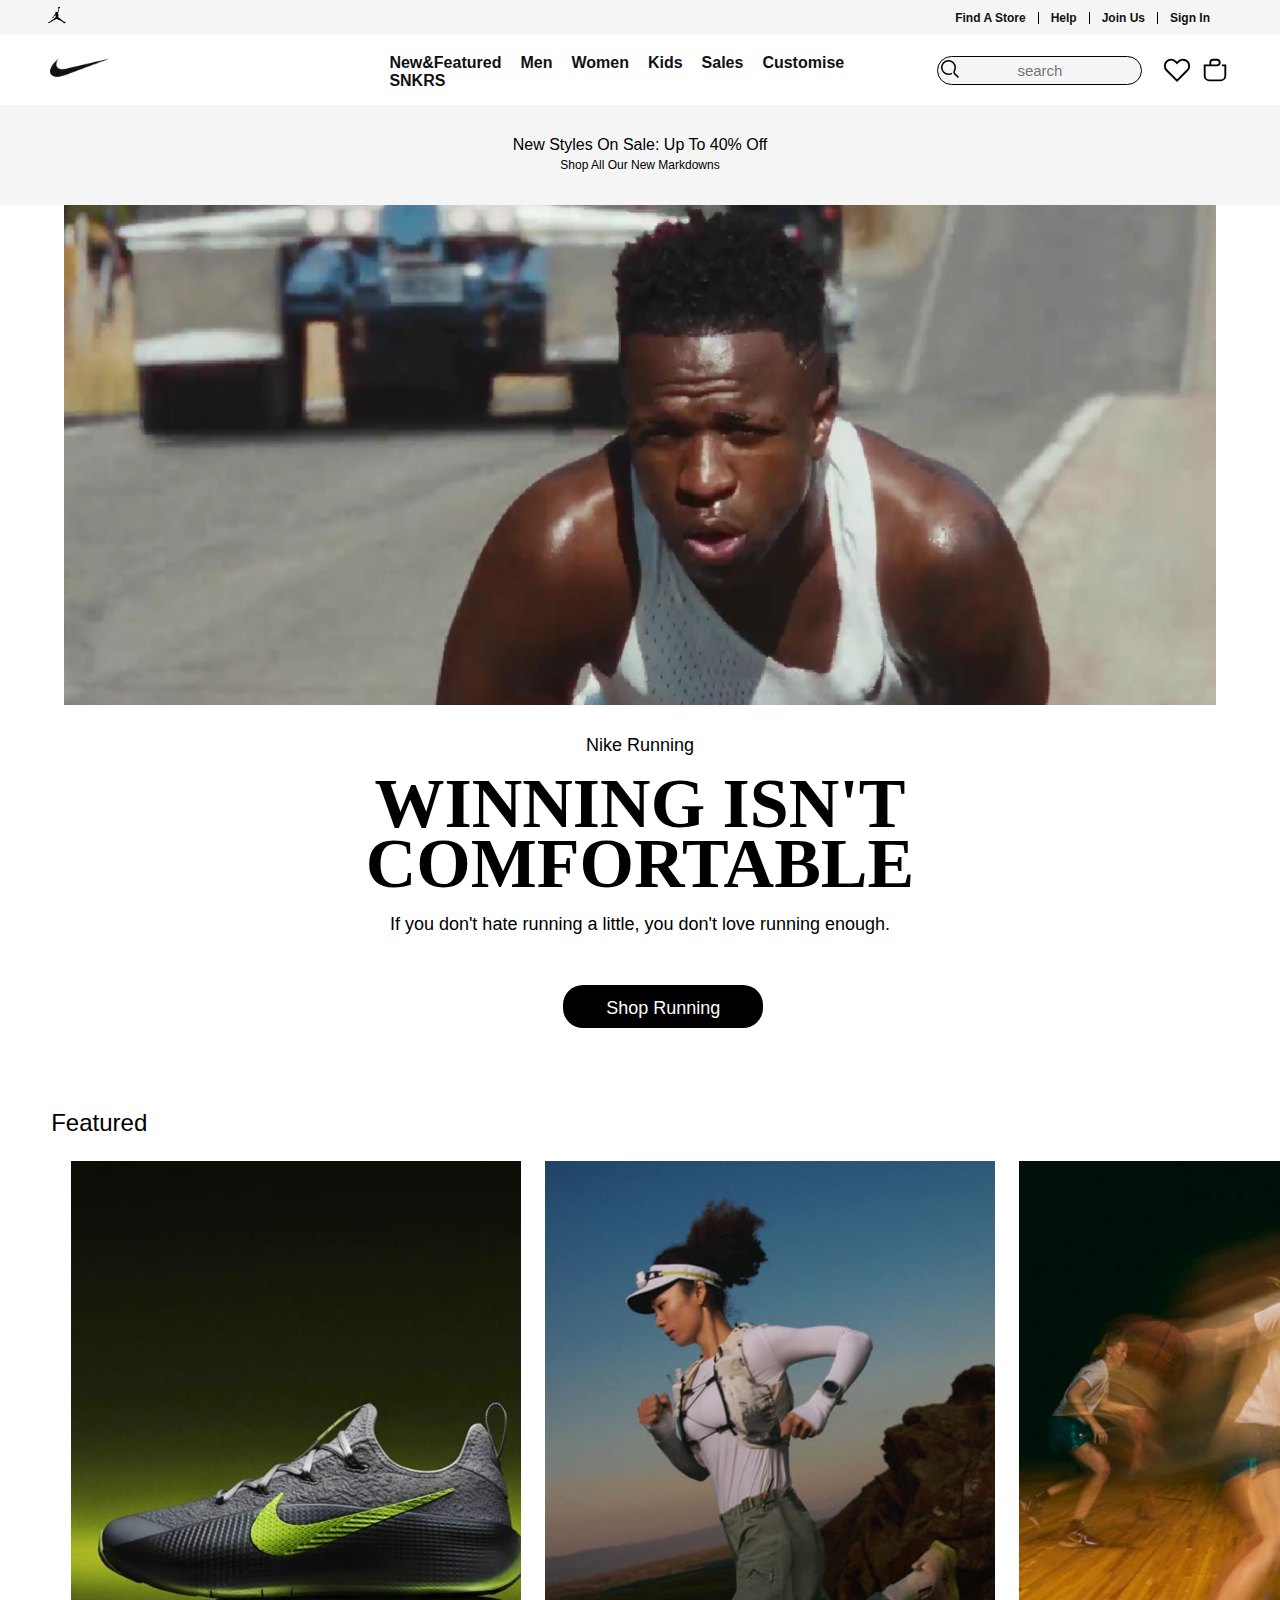
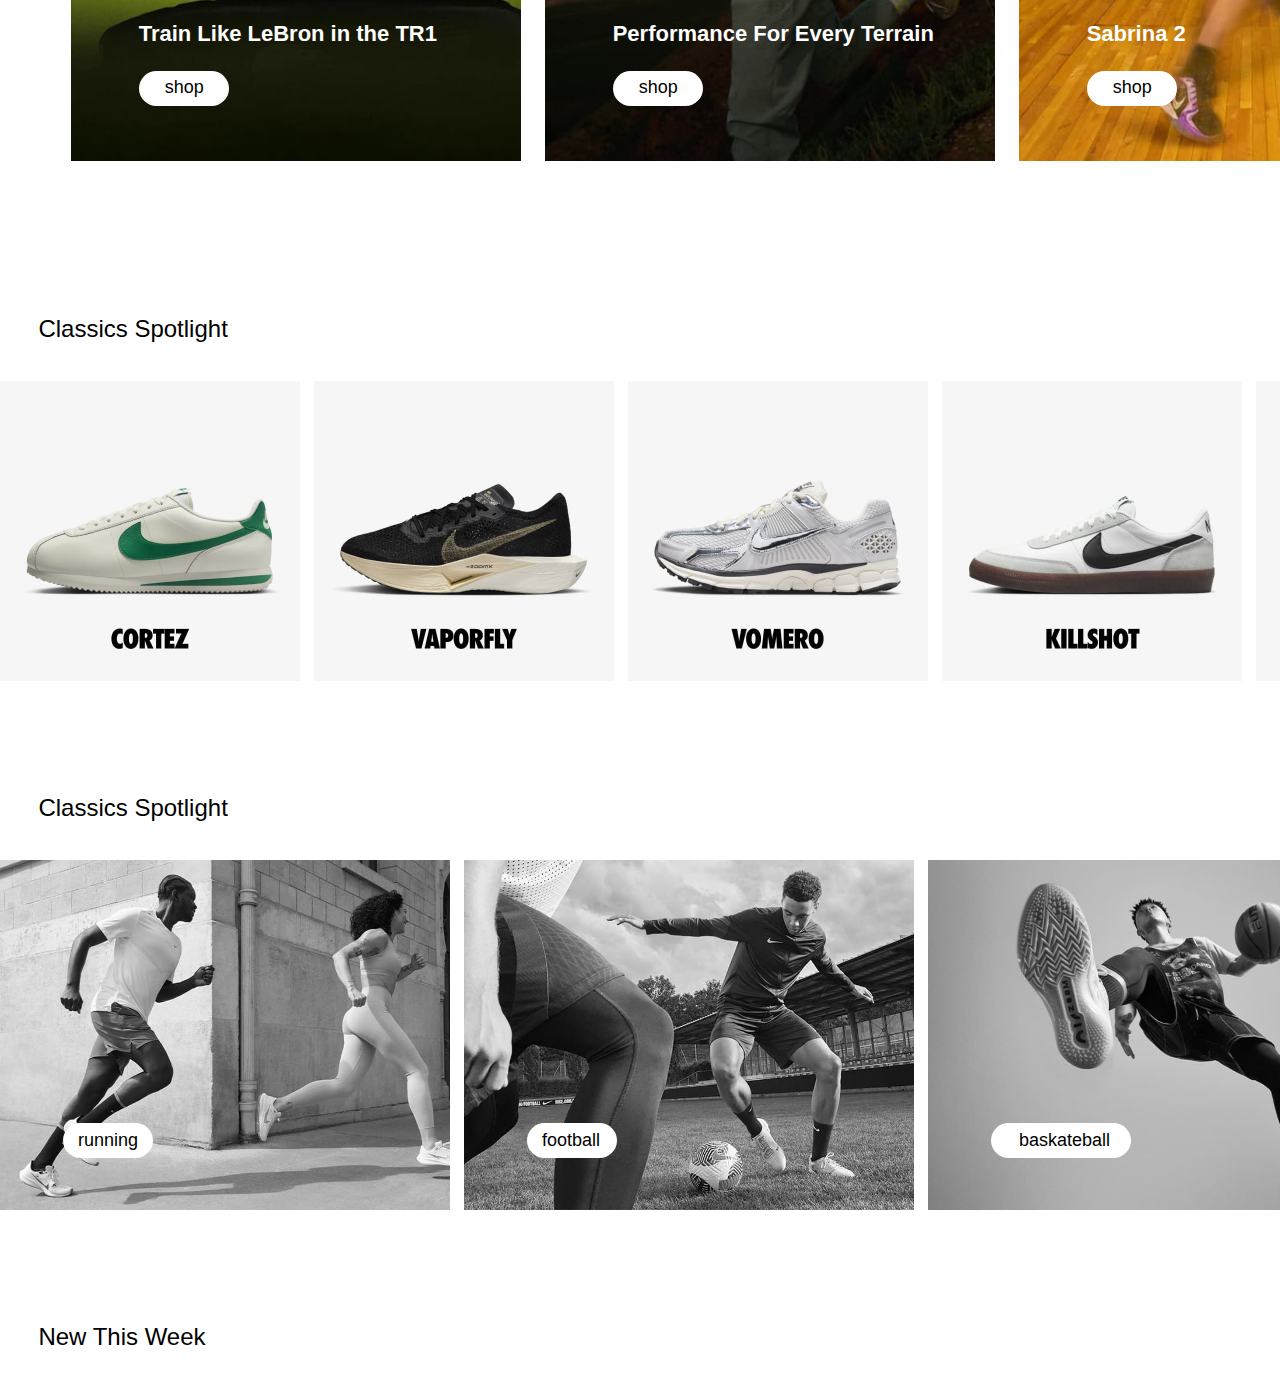
==== index.html @ 1e6e876e "half" ====
<!DOCTYPE html>
<html lang="en">
<head>
    <meta charset="UTF-8">
    <meta name="viewport" content="width=device-width, initial-scale=1.0">
    <title>NIKE</title>
    <link rel="stylesheet" href="style.css">
</head>
<body>
    <div class="main">
        <nav class="topnav">
        
            <div class="logo1">
                <img src="./img/a5682e1b-60ad-4d79-9242-5eb9138126f1.svg" alt="logo" class="toplogo">
            </div>
            <div class="services">
                <a href="" class="link1">find a store</a>
                <div class="verticalline"></div>
                <a href="" class="link1">help</a>
                <div class="verticalline"></div>
                <a href="" class="link1">join us</a>
                <div class="verticalline"></div>
                <a href="" class="link2">sign in</a>

            </div>
        </nav>
        <nav class="nav">
            <div class="logo2"><img src="./img/android-icon-192x192.png" alt="logo" class="nike">
            </div>
            <div class="ser">
                <ul class="category" role="menu">
                    <li><a href="" class="a1">New&Featured</a></li>
                    <li><a href="" class="a1">Men</a></li>
                    <li><a href="" class="a1">Women</a></li>
                    <li><a href="" class="a1">Kids</a></li>
                    <li><a href="" class="a1">Sales</a></li>
                    <li><a href="" class="a1">Customise</a></li>
                    <li><a href="" class="a1">SNKRS</a></li>
                </ul>
            </div>
            <div class="lastlogo">
                <img src="./img/search-d38e9a62db75.svg" class="searchimg">
                <div class="person"><a href=""><img src="./img/people.png"  class="personimg"></a></div>
                
                <div class="inp"><input type="text" class="inputsearch" placeholder="search"></div>
                <div class="heart"></div>
                <div class="carry"></div>
                <div class="menu"><a href=""><img src="./img/menu.png" class="menuimg"></a></div>
                    
            </div>
        </div>
        </nav>
        <div class="add">
            <div class="adva">New Styles On Sale: Up To 40% Off <br></div>
                Shop All Our New Markdowns
        </div>
        <div class="session12"><a href="">
            <div class="">

            </div></a>
        </div>
        <div class="session2">
        <p class="session2title">Nike Running</p>
        <h3 class="session2head">WINNING ISN'T <br> COMFORTABLE</h3>
        <p class="session2title2" data-qa="body">If you don't hate running a little, you don't love running enough.</p>
        <div class="s2l"><a href="" class="session2link">Shop Running</a></div>
        </div>
        <div class="session3">
           <p>Featured</p> 
        </div>
        <div class="session4">
            <div class="scroll1">
                <a href="" class="s4link1">Train Like LeBron in the TR1</a>
                <div class="s4d"><a href="" class="s4shop1">shop</a></div>
            </div>
            <div class="scroll2">
                <a href="" class="s4link1">Performance For Every Terrain</a>
                <div class="s4d"><a href="" class="s4shop1">shop</a></div>
            </div>
            <div class="scroll3">
                <a href="" class="s4link1">Sabrina 2</a>
                <div class="s4d"><a href="" class="s4shop1">shop</a></div>
            </div>
            <div class="scroll4">
                <a href="" class="s4link1">Giannis Freak 6 'Naija'</a>
                <div class="s4d"><a href="" class="s4shop1">shop</a></div>
            </div>
            <div class="scroll5">
                <a href="" class="s4link1">EasyOn</a>
                <div class="s4d"><a href="" class="s4shop1">shop</a></div>
            </div>
        </div>
        <div class="session5">
           <p>Classics Spotlight</p> 
        </div>
        <div class="session6">
            <div class="s6scroll1"></div>
            <div class="s6scroll2"></div>
            <div class="s6scroll3"></div>
            <div class="s6scroll4"></div>
            <div class="s6scroll5"></div>
            <div class="s6scroll6"></div>
            <div class="s6scroll7"></div>
            <div class="s6scroll8"></div>
            <div class="s6scroll9"></div>
           
        </div>
        <div class="session7">
           <p>Classics Spotlight</p> 
        </div>
        <div class="session8">
            <div class="s8scroll1">
                <div class="s8d"><a href="" class="s8shop1">running</a></div>
            </div>
            <div class="s8scroll2">
                <div class="s8d"><a href="" class="s8shop1">football</a></div>
            </div>
            <div class="s8scroll3">
                <div class="s8d1"><a href="" class="s8shop2">baskateball</a></div>
            </div>
            <div class="s8scroll4">
                <div class="s8d2"><a href="" class="s8shop1">running and gym</a></div>
            </div>
            <div class="s8scroll5">
                <div class="s8d"><a href="" class="s8shop1">tennis</a></div>
            </div>
            <div class="s8scroll6">
                <div class="s8d"><a href="" class="s8shop1">yoga</a></div>
            </div>
            <div class="s8scroll7">
                <div class="s8d3"><a href="" class="s8shop1">skateboarding</a></div>
            </div>
            <div class="s8scroll8">
                <div class="s8d"><a href="" class="s8shop1">dance</a></div>
            </div>
        </div>
         <div class="session7">
           <p>New This Week</p> 
        </div>
        
    </div>
    
            
</div>
</body>
</html>
---- style.css ----
body{
    margin: 0;
    overflow-x: hidden;
}
.topnav{
    position: relative;
    width: 100%;
    background-color: #f5f5f5;
    height: 35px;
    display: flex;
    align-items: center;
    
    
}
.logo1{
    
    width: 50%;
    height: auto;
    padding-left: 45px;
    
    display: inline;
}
.services{
    display: flex;
    width: 50%;
    height: auto;
    justify-content: end;
    text-align: end;
    align-items: center;
   
    
   
    
}
.toplogo{

}
.verticalline{
    border-right: 1px solid;
    height: 12px;
    margin: 12px;
}
.link1{
    color: #111111;
    font-size: 12px;
    font-family: "Helvetica Now Text",Helvetica,Arial,sans-serif;
    text-transform: capitalize;
    font-weight: 550;
    text-decoration: none;
    
}
.link2{
    color: #111111;
    font-size: 12px;
    font-family: "Helvetica Now Text",Helvetica,Arial,sans-serif;
    text-transform: capitalize;
    font-weight: 600;
    padding-right: 70px;
    text-decoration: none;
    
}
.nav{
    display: block;
    
    width: 100%;
    height: 70px;
    background-color: white;
    align-items : center;
    display: flex;
    
}
.logo2{
   height: auto;
   width: 23%;
    align-items: center;
    padding-left: 40px;
    
}
.nike{
    width: 80px;
    height: 70px;
}
.category{
  
    justify-content: center;
    
    
    flex-wrap: wrap;
    overflow: hidden;
    width: auto;
    

}
ul{
    list-style: none;
    list-style-type: none;
    overflow:hidden;

}
li{
    display:inline-block;
}
.ser{
    width: 40%;
    height: auto;
    
    justify-content: center;
    align-items: center;
    padding-top: 3px;
    
    
}
.lastlogo{
    width: 30%;
    height: 70px;
    
    position: relative;
    display: flex;
    align-items: center;
    justify-content: end;
    
}
.a1{
    font-family: "Helvetica Now Text",Helvetica,Arial,sans-serif;
    font-size: 16px; 
    padding-left: 15px;
    color: #111111;
    cursor: pointer;
    text-decoration: none;
    font-weight: 600;
}
.heart{
    width: 30px;
    height: 30px;
    border-radius:30px ;
    
    background-image: url("./img/heartec667039be36.svg");
    background-size: cover;
    margin-right: 8px;
}
.carry{
    width: 30px;
    height: 30px;
    border-radius:30px ;
    
    background-image: url("./img/carrybagc-7d3b3bc27f93.svg");
    background-size: cover;
}
.inputsearch{
    height: 25px;
    border-radius: 24px;
    background-image: url("./img/search-d38e9a62db75.svg");
    background-repeat: no-repeat;
    text-align: center;
    font-size: 15px;
    font-weight: 500;
    border: 1px solid black;
    background-color: #f5f5f5 ;
}
.inp{
    margin-right: 20px;
}
.add{
    background-color: #f5f5f5;
    width: 100%;
    height: 70px;
    justify-content: center;
    align-items: center;
    text-align: center;
    font-family: "Helvetica Now Text",Helvetica,Arial,sans-serif;
    font-size: 12px;
    line-height: 20px;
    padding-top: 30px;
    
}
.adva{
    font-family: "Helvetica Now Text",Helvetica,Arial,sans-serif;
    font-size: 16px; 
    line-height: 20px;
   
}
.session1{
    position: absolute;
   width: 90%;
    padding-left: 5%;
    padding-right: 5%;
    height: 600px;
   

}
.session12{
    margin-left: 5%;
    width: 90%;
    height: 500px;
    background-image: url("./img/video1.png");
    background-size: cover;
}
.session2{
    
    width: 100%;
    height: 350px;
    background-color: white;
    text-align: center;
    padding-top: 30px;
    
   
    
}
.session2title{
    
    font-family: "Helvetica Now Text",Helvetica,Arial,sans-serif;
    font-size: 18px; 
    font-weight: 500;
    margin-top: 0px;
    
    
}
.session2head{
    display: block;
    line-height: 60px;
    font-weight: bold;
    unicode-bidi: isolate;
    font-weight: 700;
    font-size: 70px;
    margin-top: 0px;
    margin-bottom: 20px;
}
.session2title2{
    
    font-family: "Helvetica Now Text",Helvetica,Arial,sans-serif;
    font-size: 18px; 
    font-weight: 500;
    margin-top: 0px;
    
    
}
.session2link{
    
    font-family: "Helvetica Now Text",Helvetica,Arial,sans-serif;
    font-size: 18px;
    text-decoration: none;
    background-color: black;
    color: white;
    height: 50px;
    
}
.s2l{
    margin-right: 400px;
    justify-content: center;
   width: 200px;
    height: 30px;
    margin-top: 50px;
    border-radius: 20px;
    background-color: black;
    padding-top: 13px;
    margin-left: 44%;
}
.session3{
    padding-left: 4%;
    width: 100%;
    background-color: white;
}
.session3 p{
    font-family: "Helvetica Now Text",Helvetica,Arial,sans-serif;
    font-size: 24px;

}
.session4{
    white-space: nowrap;
    overflow: auto;
    scrollbar-width: 10px;
    width: auto;
    height: 650px;
    background-color: white;
    padding-left: 4%;
}

.scroll1{
    
    position: relative;
    display: inline-block;
    width: 450px;
    height: 600px;
    background-image: url("./img/nike-just-do-it\ \(4\).jpeg");
    background-size: cover;
    margin-left: 20px;
}
.scroll2{
    position: relative;
    display: inline-block;
    width: 450px;
    height: 600px;
    background-image: url("./img/nike-just-do-it\ \(1\).jpeg");
    background-size: cover;
    margin-left: 20px;
}
.scroll3{
    position: relative;
    display: inline-block;
    width: 450px;
    height: 600px;
    background-color: blue;
    margin-left: 20px;
    background-image: url("/img/image.jpeg");
    background-size: cover;
}
.scroll4{
    position: relative;
    display: inline-block;
    width: 450px;
    height: 600px;
    background-color: blue;
    margin-left: 20px;
    background-image: url("/img/nike-just-do-it.jpeg");
    background-size: cover;
}
.scroll5{
    position: relative;
    display: inline-block;
    width: 450px;
    height: 600px;
    background-color: blue;
    margin-left: 20px;
    margin-right: 6%;
    background-image: url("/img/image\ \(1\).jpeg");
    background-size: cover;
}
.s4link1{
    left: 15%;
    position: absolute;
    bottom: 19%;
    font-family: "Helvetica Now Text",Helvetica,Arial,sans-serif;
    font-size: 22px;
    font-weight: bold;
    text-decoration: none;
    color: white;
}
.s4shop1{
   
    font-family: "Helvetica Now Text",Helvetica,Arial,sans-serif;
    font-size: 18px;
    text-decoration: none;
    position: absolute;
    right: 25px;
    color: black;
    top: 6px;
    
}
.s4d:hover{
    background-color: #edededcf ;
}
.s4d{
    justify-content: center;
    position: absolute;
    left: 15%;
    width: 90px;
    height: 35px;
    top: 85%;
    border-radius: 20px;
    background-color: white;
    text-align: center;
    
    
}
.session5{
    padding-top: 80px;
    height: 90px;
    position: relative;
    width: 100%;
    background-color: white;
}
.session5 p{
    font-family: "Helvetica Now Text",Helvetica,Arial,sans-serif;
    font-size: 24px;
    position: absolute;
    left: 3%;

}
.session6{
    
    white-space: nowrap;
    overflow: auto;
    scrollbar-width: none;
    background-color: white;
}
.s6scroll1{
    position: relative;
    display: inline-block;
    width: 300px;
    height: 300px;
    background-image: url("./img/nike-just-do-it\ \(5\).jpeg");
    background-size: cover;
    cursor: pointer;
   
}
.s6scroll2{
    margin-left: 10px;
    display: inline-block;
    width: 300px;
    height: 300px;
    background-image: url("./img/nike-just-do-it\ \(6\).jpeg");
    background-size: cover;
    cursor: pointer;
   
}
.s6scroll3{
    margin-left: 10px;
    display: inline-block;
    width: 300px;
    height: 300px;
    background-image: url("./img/nike-just-do-it\ \(7\).jpeg");
    background-size: cover;
    cursor: pointer;
   
}
.s6scroll4{
    margin-left: 10px;
    display: inline-block;
    width: 300px;
    height: 300px;
    background-image: url("./img/nike-just-do-it\ \(8\).jpeg");
    background-size: cover;
    cursor: pointer;
   
}
.s6scroll5{
    margin-left: 10px;
    display: inline-block;
    width: 300px;
    height: 300px;
    background-image: url("./img/nike-just-do-it\ \(9\).jpeg");
    background-size: cover;
    cursor: pointer;
   
}
.s6scroll6{
    margin-left: 10px;
    display: inline-block;
    width: 300px;
    height: 300px;
    background-image: url("./img/nike-just-do-it\ \(10\).jpeg");
    background-size: cover;
    cursor: pointer;
   
}
.s6scroll7{
    margin-left: 10px;
    display: inline-block;
    width: 300px;
    height: 300px;
    background-image: url("./img/nike-just-do-it\ \(11\).jpeg");
    background-size: cover;
    cursor: pointer;
   
}
.s6scroll8{
    margin-left: 10px;
    display: inline-block;
    width: 300px;
    height: 300px;
    background-image: url("./img/nike-just-do-it\ \(12\).jpeg");
    background-size: cover;
    cursor: pointer;
   
}
.s6scroll9{
    margin-left: 10px;
    display: inline-block;
    width: 300px;
    height: 300px;
    background-image: url("./img/nike-just-do-it\ \(13\).jpeg");
    background-size: cover;
    cursor: pointer;
   
}
.session7{
    padding-top: 85px;
    height: 90px;
    position: relative;
    width: 100%;
    background-color:white;
}
.session7 p{
    font-family: "Helvetica Now Text",Helvetica,Arial,sans-serif;
    font-size: 24px;
    position: absolute;
    left: 3%;

}
.session8{
    
    white-space: nowrap;
    overflow: auto;
    scrollbar-width: 10px;
    background-color: white;
}
.s8scroll1{
    position: relative;
    display: inline-block;
    width: 450px;
    height: 350px;
    background-image: url("./img/nike-just-do-it\ \(17\).jpeg");
    background-size: cover;
    cursor: pointer;
   
}
.s8scroll2{
    margin-left: 10px;
    position: relative;
    display: inline-block;
    width: 450px;
    height: 350px;
    background-image: url("./img/nike-just-do-it\ \(15\).jpeg");
    background-size: cover;
    cursor: pointer;
   
}
.s8scroll3{
    margin-left: 10px;
    position: relative;
    display: inline-block;
    width: 450px;
    height: 350px;
    background-image: url("./img/nike-just-do-it\ \(20\).jpeg");
    background-size: cover;
    cursor: pointer;
   
}
.s8scroll4{
    margin-left: 10px;
    position: relative;
    display: inline-block;
    width: 450px;
    height: 350px;
    background-image: url("./img/nike-just-do-it\ \(16\).jpeg");
    background-size: cover;
    cursor: pointer;
   
}
.s8scroll5{
    margin-left: 10px;
    position: relative;
    display: inline-block;
    width: 450px;
    height: 350px;
    background-image: url("./img/nike-just-do-it\ \(18\).jpeg");
    background-size: cover;
    cursor: pointer;
   
}
.s8scroll6{
    margin-left: 10px;
    position: relative;
    display: inline-block;
    width: 450px;
    height: 350px;
    background-image: url("./img/nike-just-do-it\ \(19\).jpeg");
    background-size: cover;
    cursor: pointer;
   
}
.s8scroll7{
    margin-left: 10px;
    position: relative;
    display: inline-block;
    width: 450px;
    height: 350px;
    background-image: url("./img/nike-just-do-it\ \(21\).jpeg");
    background-size: cover;
    cursor: pointer;
   
}
.s8scroll8{
    margin-left: 10px;
    position: relative;
    display: inline-block;
    width: 450px;
    height: 350px;
    background-image: url("./img/nike-just-do-it\ \(14\).jpeg");
    background-size: cover;
    cursor: pointer;
   
}
.s8shop1{
   
    font-family: "Helvetica Now Text",Helvetica,Arial,sans-serif;
    font-size: 18px;
    text-decoration: none;
    position: absolute;
    right: 25px;
    color: black;
    top: 7px;
    left: 15px;
    font-weight: 500;
    
}
.s8d{
    justify-content: center;
    position: absolute;
    left: 14%;
    width: 90px;
    height: 35px;
    top: 75%;
    border-radius: 20px;
    background-color: white;
    text-align: center;
    
    
}
.s8d1{
    justify-content: center;
    position: absolute;
    left: 14%;
    width: 140px;
    height: 35px;
    top: 75%;
    border-radius: 20px;
    background-color: white;
    text-align: center;
    
    
}
.s8shop2{
   
    font-family: "Helvetica Now Text",Helvetica,Arial,sans-serif;
    font-size: 18px;
    text-decoration: none;
    position: absolute;
    right: 25px;
    color: black;
    top: 7px;
    left: 28px;
    font-weight: 500;
    
}
.s8d2{
    justify-content: center;
    position: absolute;
    left: 14%;
    width: 160px;
    height: 35px;
    top: 75%;
    border-radius: 20px;
    background-color: white;
    text-align: center;
    
    
}
.s8d3{
    justify-content: center;
    position: absolute;
    left: 14%;
    width: 140px;
    height: 35px;
    top: 75%;
    border-radius: 20px;
    background-color: white;
    text-align: center;
    
    
}







@media (max-width: 769px){
    .nav{
        background-color: whitesmoke;
    }
    .ser{
        display: none;
    }
    .lastlogo{
        width: auto;
        margin-left: 390px;
       
    }
    .inputsearch{
        display: none;
    }
    .inp{
        display: none;
    }
    .heart{
        display: none;
    }
    .personimg{
        width: 30px;
        height: 25px;
        margin-right: 8px; 
    }
    .searchimg{
        width: 30px;
        height: 30px;
        margin-right: 8px; 
    }
    .menuimg{
        width: 30px;
        height: 30px;
        margin-top: 10px; 
        margin-left: 8px; 
    }
    .topnav{
        display: none;
    }
}
@media (min-width: 769px){
    .searchimg{
        display: none;
    }
    .person{
        display: none;
    }
    .menuimg{
        display: none;
    }
}
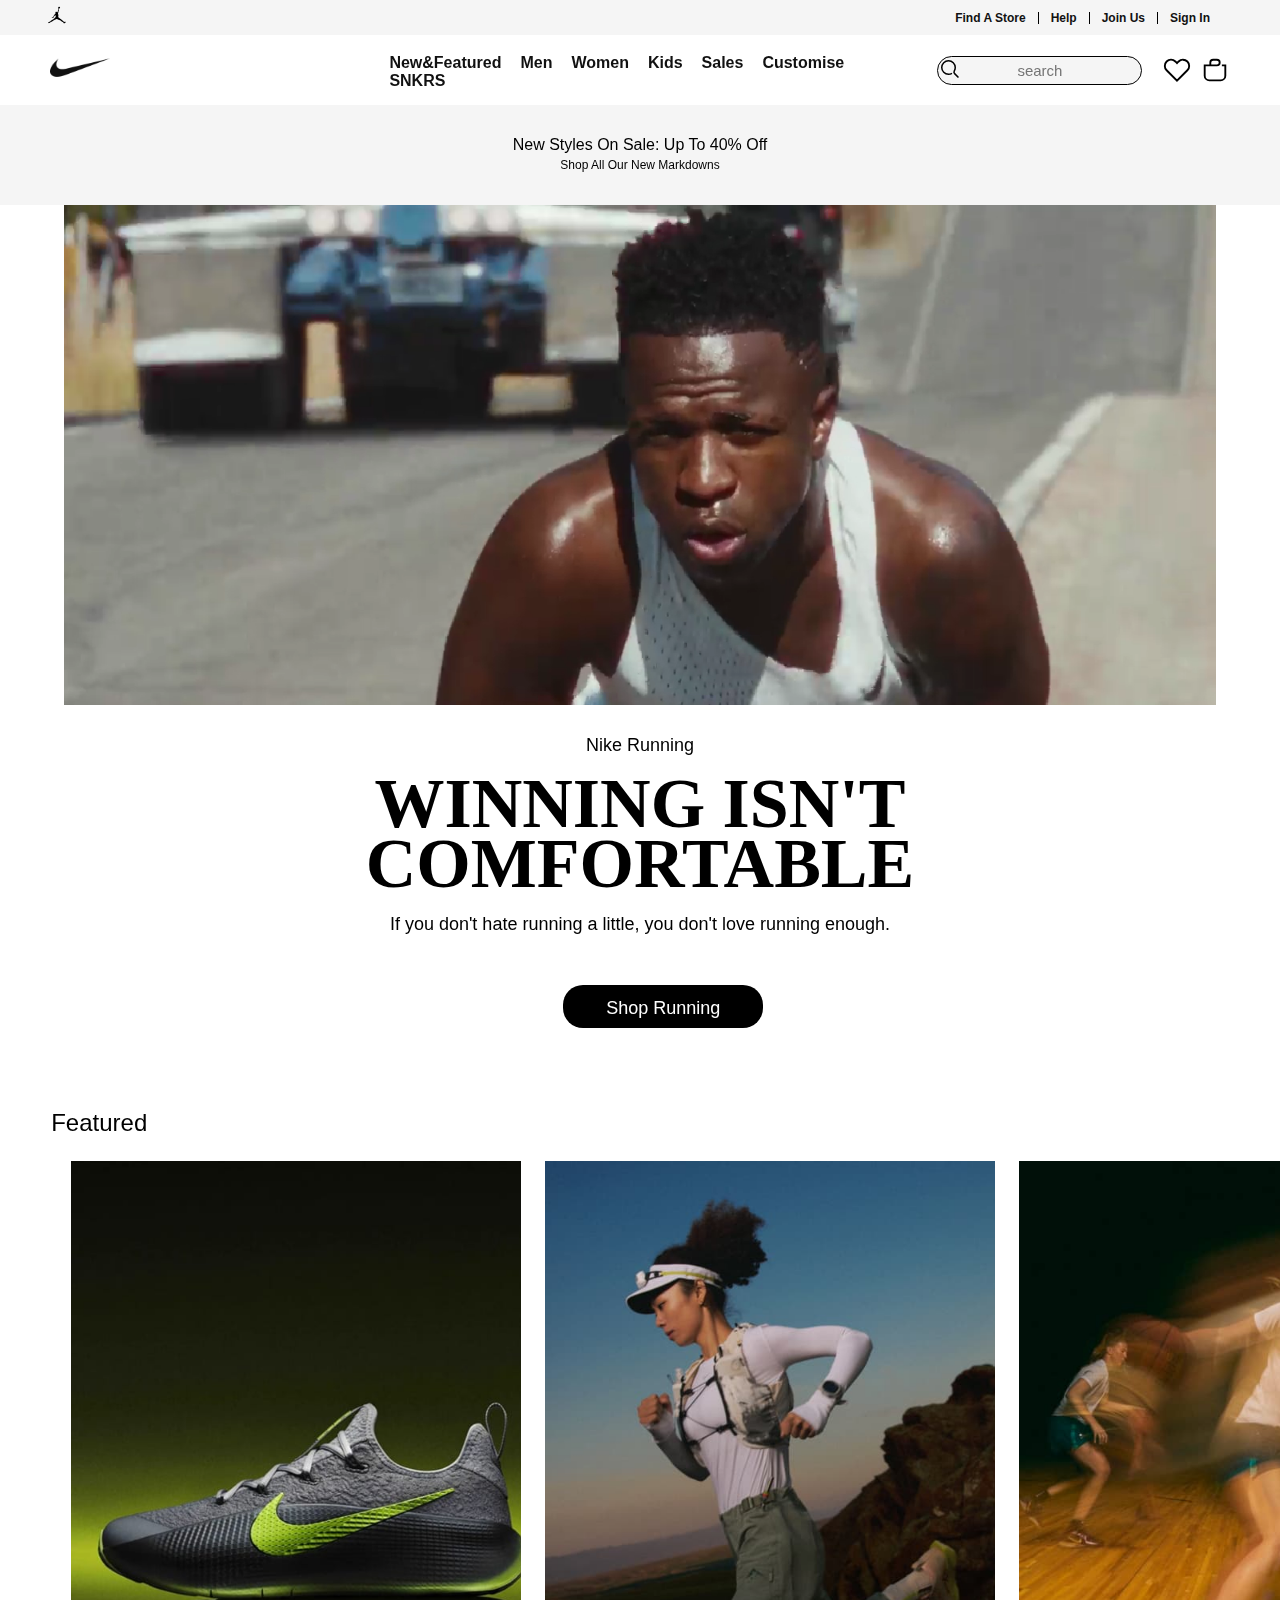
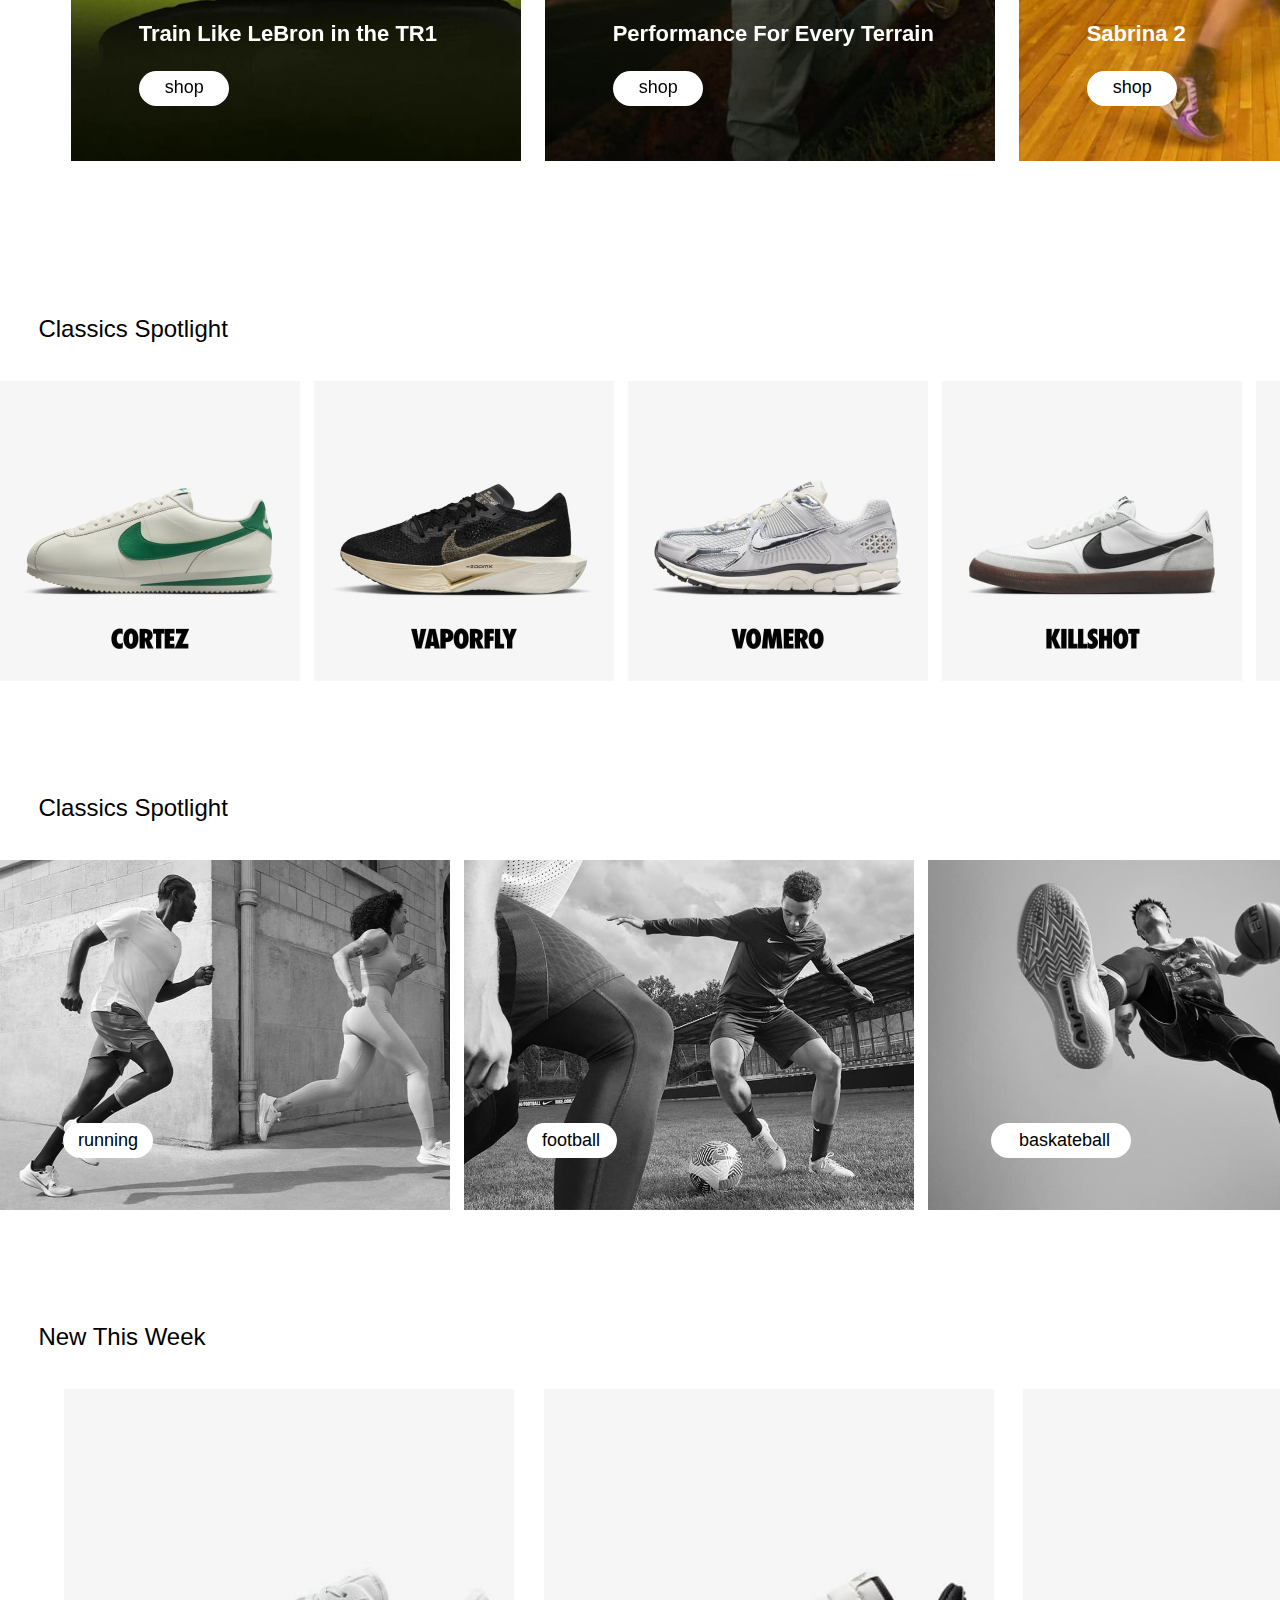
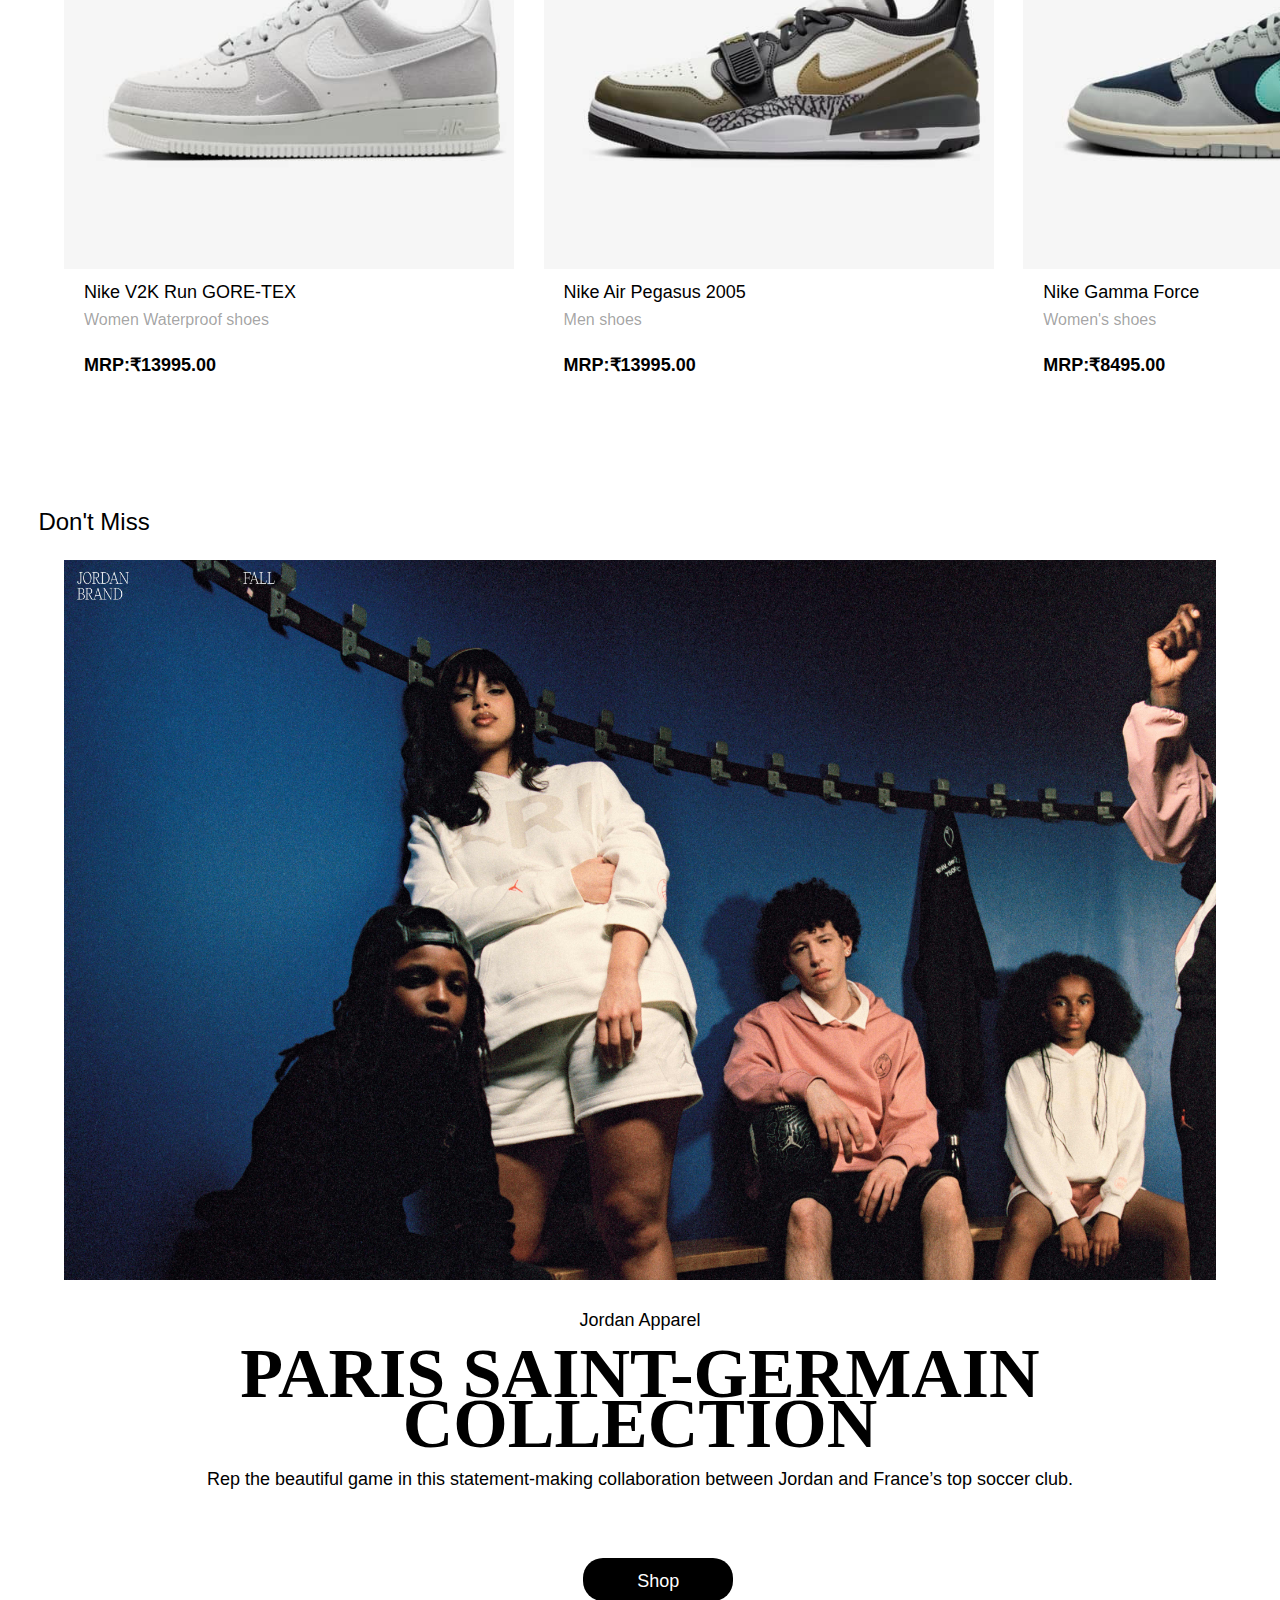
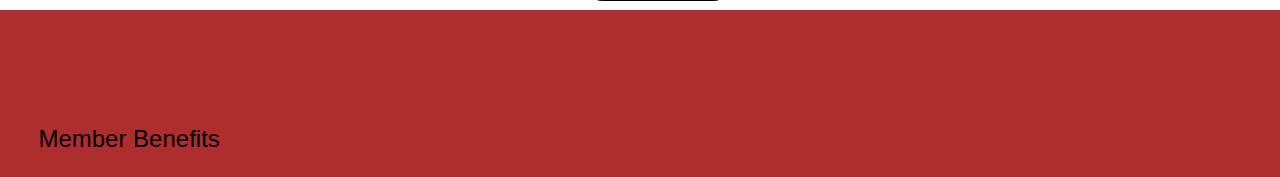
==== commit cdc07cf6: "last" ====
--- a/index.html
+++ b/index.html
@@ -137,9 +137,114 @@
          <div class="session7">
            <p>New This Week</p> 
         </div>
-        
+        <div class="session9">
+            <div class="s9scroll10">
+                <div class="s9img1">
+                </div>
+                <div class="s9des">
+                   <p class="s9p1"> Nike V2K Run GORE-TEX</p>
+                   <p class="s9p2"> Women Waterproof shoes</p>
+                   <p class="s9p3">MRP:₹13995.00</p>
+                </div>
+            </div>
+            <div class="s9scroll1">
+                <div class="s9img2">
+                </div>
+                <div class="s9des">
+                    <p class="s9p1"> Nike Air Pegasus 2005</p>
+                    <p class="s9p2"> Men shoes</p>
+                    <p class="s9p3">MRP:₹13995.00</p>
+                 </div>
+            </div>
+            <div class="s9scroll1">
+                <div class="s9img3">
+                </div>
+                <div class="s9des">
+                    <p class="s9p1"> Nike Gamma Force</p>
+                    <p class="s9p2"> Women's shoes</p>
+                    <p class="s9p3">MRP:₹8495.00</p>
+                 </div>
+            </div>
+            <div class="s9scroll1">
+                <div class="s9img4">
+                </div>
+                <div class="s9des">
+                    <p class="s9p1"> Nike Air Pegasus 2005 </p>
+                    <p class="s9p2"> Women's shoes</p>
+                    <p class="s9p3">MRP:₹13995.00</p>
+                 </div>
+            </div>
+            <div class="s9scroll1">
+                <div class="s9img5">
+                </div>
+                <div class="s9des">
+                    <p class="s9p1"> Nike Structure 25</p>
+                    <p class="s9p2"> Men's Road Running shoes</p>
+                    <p class="s9p3">MRP:₹11895.00</p>
+                 </div>
+            </div>
+            <div class="s9scroll1">
+                <div class="s9img6">
+                </div>
+                <div class="s9des">
+                    <p class="s9p1"> Nike Air Force 1'07</p>
+                    <p class="s9p2"> Women's shoes</p>
+                    <p class="s9p3">MRP:₹9695.00</p>
+                 </div>
+            </div>
+            <div class="s9scroll1">
+                <div class="s9img7">
+                </div>
+                <div class="s9des">
+                    <p class="s9p1"> Nike Air Pegasus 2005</p>
+                    <p class="s9p2"> men's shoes</p>
+                    <p class="s9p3">MRP:₹8695.00</p>
+                 </div>
+            </div>
+            <div class="s9scroll1">
+                <div class="s9img8">
+                </div>
+                <div class="s9des">
+                     <p class="s9p1"> Jordan One take</p>
+                    <p class="s9p2"> Men's shoes</p>
+                    <p class="s9p3">MRP:₹8695.00</p>
+                 </div>
+            </div>
+            <div class="s9scroll1">
+                <div class="s9img9">
+                </div>
+                <div class="s9des">
+                    <p class="s9p1"> Nike SB Zoom Jansoski</p>
+                    <p class="s9p2"> Skate shoes</p>
+                    <p class="s9p3">MRP:₹8695.00</p>
+                 </div>
+            </div>
+            <div class="s9scroll1">
+                <div class="s9img10">
+                </div>
+                <div class="s9des">
+                    <p class="s9p1"> Nike V2K </p>
+                    <p class="s9p2"> Women Waterproof shoes</p>
+                    <p class="s9p3">MRP:₹13995.00</p>
+                 </div>
+            </div>
+        </div>
+        <div class="session10">
+            <p>Don't Miss</p> 
+         </div>
+        <div class="session11">
+
+        </div>
+        <div class="session13">
+            <p class="session2title">Jordan Apparel</p>
+        <h3 class="session13head">PARIS SAINT-GERMAIN COLLECTION</h3>
+        <p class="session2title2" data-qa="body">Rep the beautiful game in this statement-making collaboration between Jordan and France’s top soccer club.</p>
+        <div class="s13l"><a href="" class="session2link">Shop</a></div>
+        </div>
     </div>
-    
+    <div class="session14">
+        <p>Member Benefits</p> 
+     </div>
             
 </div>
 </body>
--- a/style.css
+++ b/style.css
@@ -254,6 +254,7 @@
     background-color: black;
     padding-top: 13px;
     margin-left: 44%;
+    cursor: pointer;
 }
 .session3{
     padding-left: 4%;
@@ -659,7 +660,202 @@
     
     
 }
-
+.session9{
+   
+    white-space: nowrap;
+    overflow: auto;
+    scrollbar-width: 10px;
+    background-color: white;
+}
+.s9scroll1{
+    margin-left: 2%;
+    position: relative;
+    display: inline-block;
+    width: 450px;
+    height: 600px;    
+    cursor: pointer;
+    background-color: white;
+   
+}
+.s9scroll10{
+    margin-left: 5%;
+    position: relative;
+    display: inline-block;
+    width: 450px;
+    height: 600px;    
+    cursor: pointer;
+    background-color: white;
+}
+.s9img1{
+    position: absolute;
+    width: 100%;
+    height: 80%;
+    background-image: url("./img/air-force-1-07-shoes-cpbZd3.jpeg");
+    background-size: cover;
+}
+.s9img2{
+    position: absolute;
+    width: 100%;
+    height: 80%;
+    background-image: url("./img/air-jordan-legacy-312-low-shoes-6Vd4Xl.jpeg");
+    background-size: cover;
+}
+.s9img3{
+    position: absolute;
+    width: 100%;
+    height: 80%;
+    background-image: url("./img/dunk-low-retro-shoes-TmZ97X.jpeg");
+    background-size: cover;
+}
+.s9img4{
+    position: absolute;
+    width: 100%;
+    height: 80%;
+    background-image: url("./img/jam-shoes-vNLdFr.jpeg");
+    background-size: cover;
+}
+.s9img5{
+    position: absolute;
+    width: 100%;
+    height: 80%;
+    background-image: url("./img/air-force-1-07-shoes-Nsk8Wx.jpeg");
+    background-size: cover;
+}
+.s9img6{
+    position: absolute;
+    width: 100%;
+    height: 80%;
+    background-image: url("./img/air-monarch-iv-workout-shoes-cc3XbD.jpeg");
+    background-size: cover;
+}
+.s9img7{
+    position: absolute;
+    width: 100%;
+    height: 80%;
+    background-image: url("./img/air-force-1-07-next-nature-shoes-cg65FM.jpeg");
+    background-size: cover;
+}
+.s9img8{
+    position: absolute;
+    width: 100%;
+    height: 80%;
+    background-image: url("./img/air-max-90-lv8-shoes-5KhTdP.jpeg");
+    background-size: cover;
+}
+.s9img9{
+    position: absolute;
+    width: 100%;
+    height: 80%;
+    background-image: url("./img/dunk-low-twist-shoes-V6NqFG.jpeg");
+    background-size: cover;
+}
+.s9img10{
+    position: absolute;
+    width: 100%;
+    height: 80%;
+    background-image: url("./img/court-vision-low-shoes-M7dKd8.jpeg");
+    background-size: cover;
+}
+.s9des{
+    position: absolute;
+    height: 20%;
+    width: 100%;
+    background-color: white;
+    bottom: 0px;
+    font-family: "Helvetica Now Text",Helvetica,Arial,sans-serif;
+    font-size: 18px;
+    line-height: 10px;
+    
+}
+.s9p1{
+    font-family: "Helvetica Now Text",Helvetica,Arial,sans-serif;
+    font-size: 18px;
+    padding-left: 20px;
+    font-weight: 500;
+}
+.s9p2{
+    font-family: "Helvetica Now Text",Helvetica,Arial,sans-serif;
+    font-size: 16px;
+    padding-left: 20px;
+    font-weight: 500;
+    color: #12121266;
+    
+}
+.s9p3{
+    font-family: "Helvetica Now Text",Helvetica,Arial,sans-serif;
+    font-size: 18px;
+    padding-left: 20px;
+    padding-top: 17px;
+    font-weight: 600;
+}
+.session10{
+    padding-top: 87px;
+    height: 80px;
+    position: relative;
+    width: 100%;
+    background-color:white;
+}
+.session10 p{
+    font-family: "Helvetica Now Text",Helvetica,Arial,sans-serif;
+    font-size: 24px;
+    position: absolute;
+    left: 3%;
+    bottom: 0px;
+
+}
+.session11{
+    margin-left: 5%;
+    width: 90%;
+    height: 720px;
+    background-image: url("./img/nike-just-do-it\ \(22\).jpeg");
+    background-size: cover;
+}
+.session13{
+    position: relative;
+    width: 100%;
+    height: 300px;
+    background-color: white;
+    text-align: center;
+    padding-top: 30px;
+}
+.session13head{
+    display: block;
+    line-height: 50px;
+    font-weight: bold;
+    unicode-bidi: isolate;
+    font-weight: 800;
+    font-size: 70px;
+    margin-top: 0px;
+    margin-bottom: 20px;
+}
+.s13l{
+    position: absolute;
+    justify-content: center;
+    left: 20px;
+   width: 150px;
+    height: 30px;
+    margin-top: 50px;
+    border-radius: 20px;
+    background-color: black;
+    padding-top: 13px;
+    margin-left: 44%;
+    cursor: pointer;
+}
+.session14 p{
+    font-family: "Helvetica Now Text",Helvetica,Arial,sans-serif;
+    font-size: 24px;
+    position: absolute;
+    left: 3%;
+    bottom: 0px;
+
+}
+.session14{
+    padding-top: 87px;
+    height: 80px;
+    position: relative;
+    width: 100%;
+    background-color:rgb(174, 46, 46);
+}
 
 
 
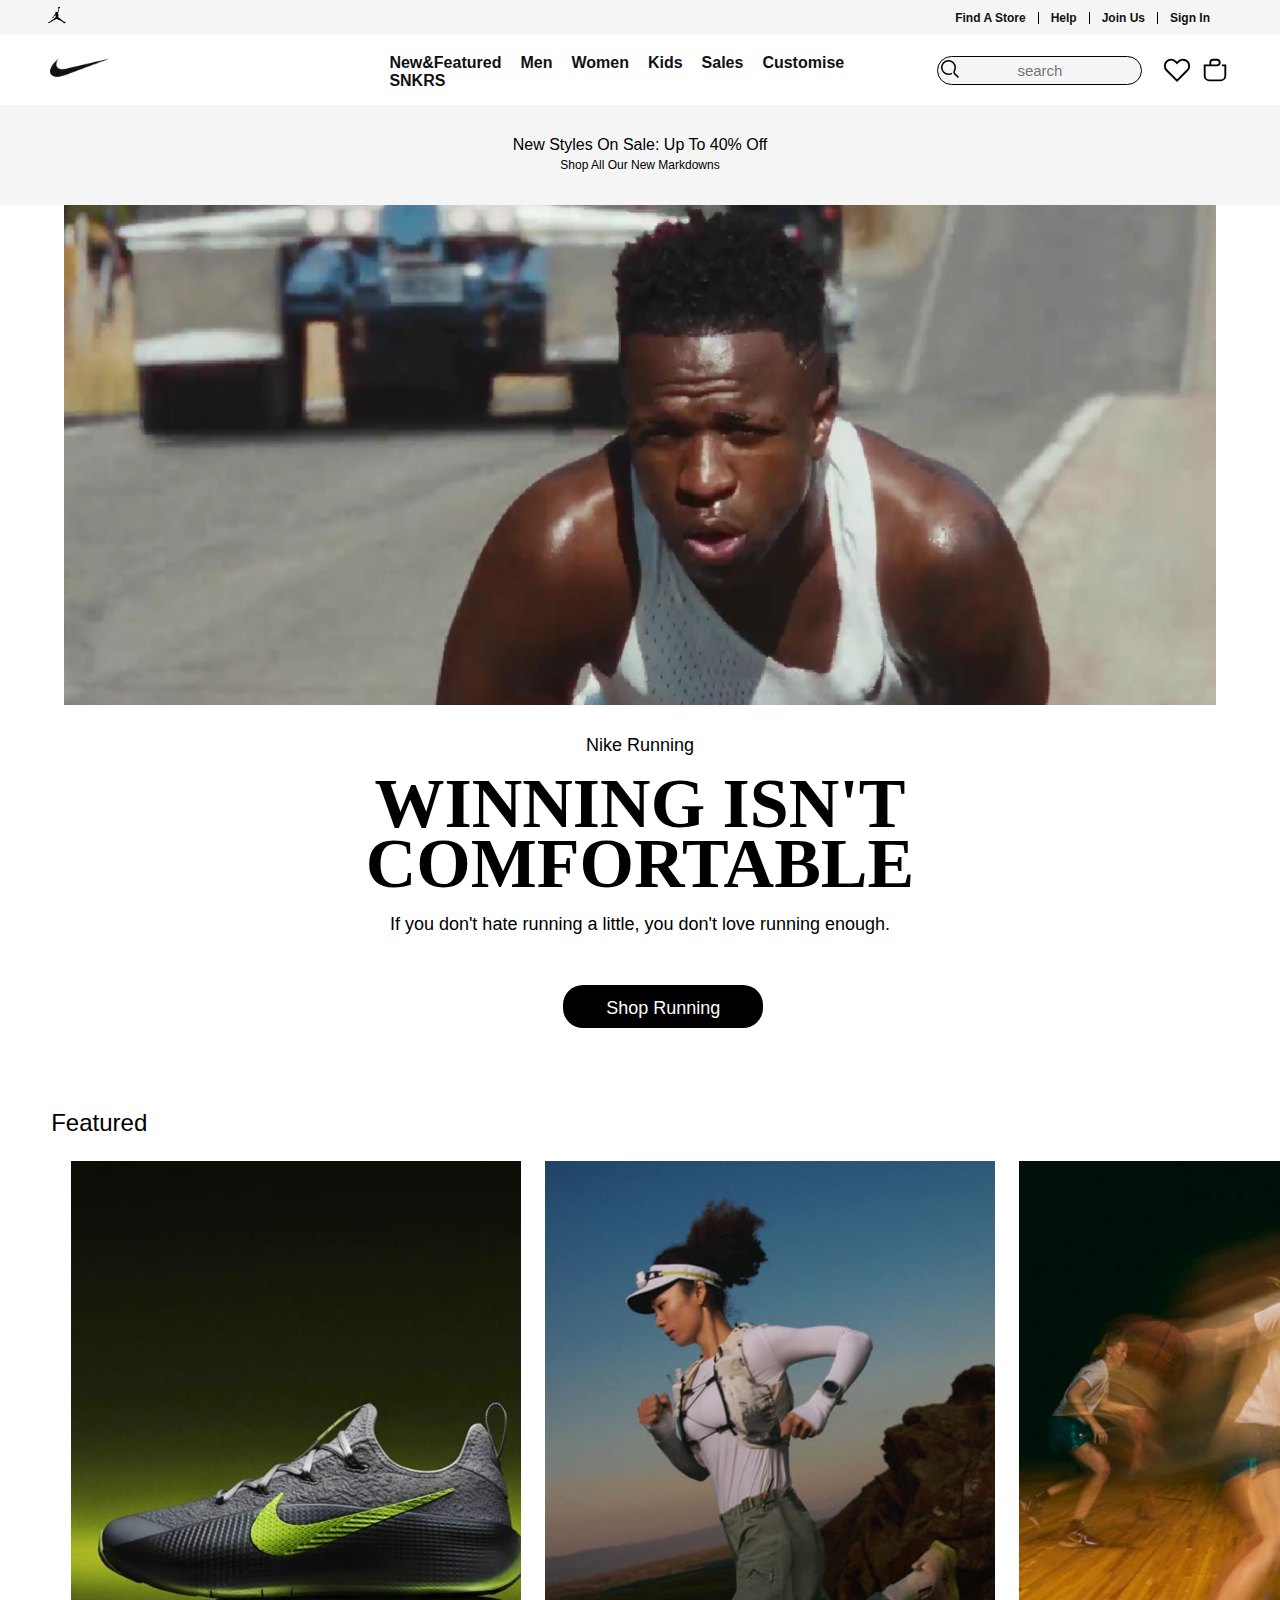
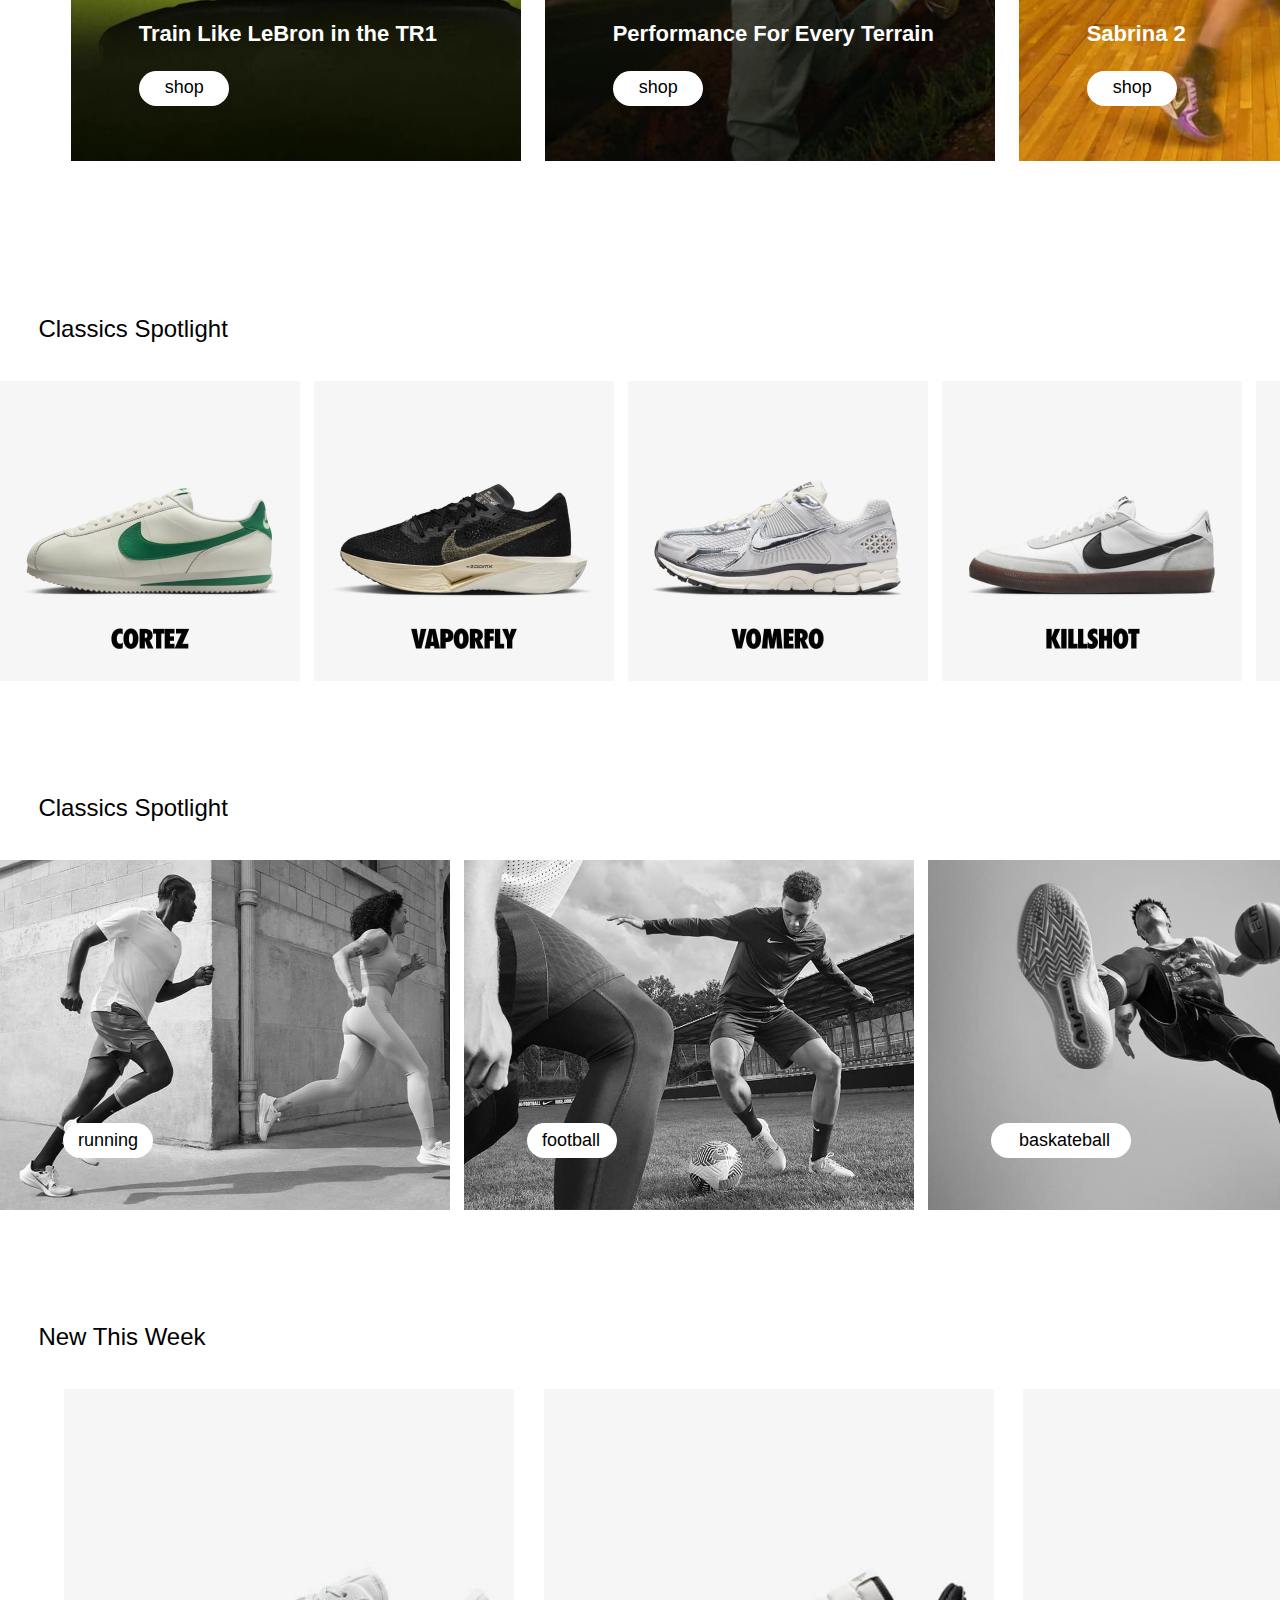
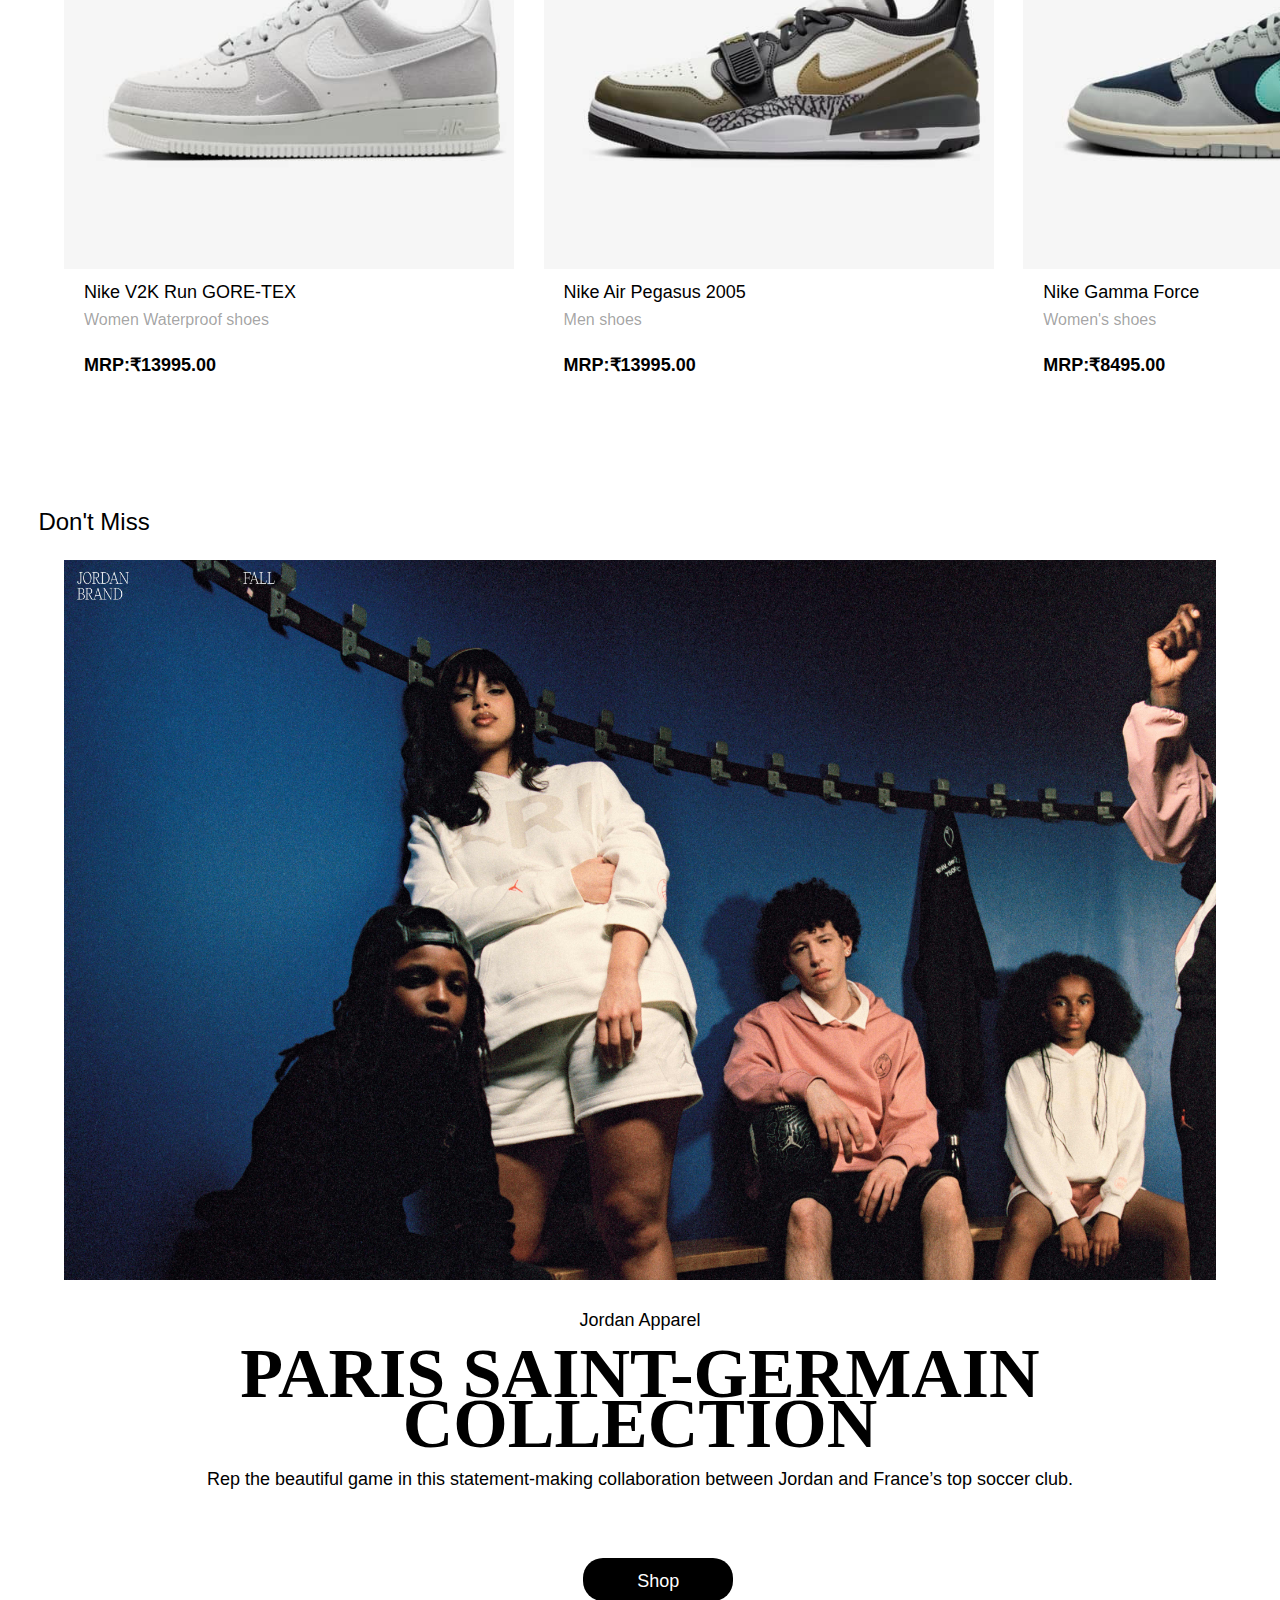
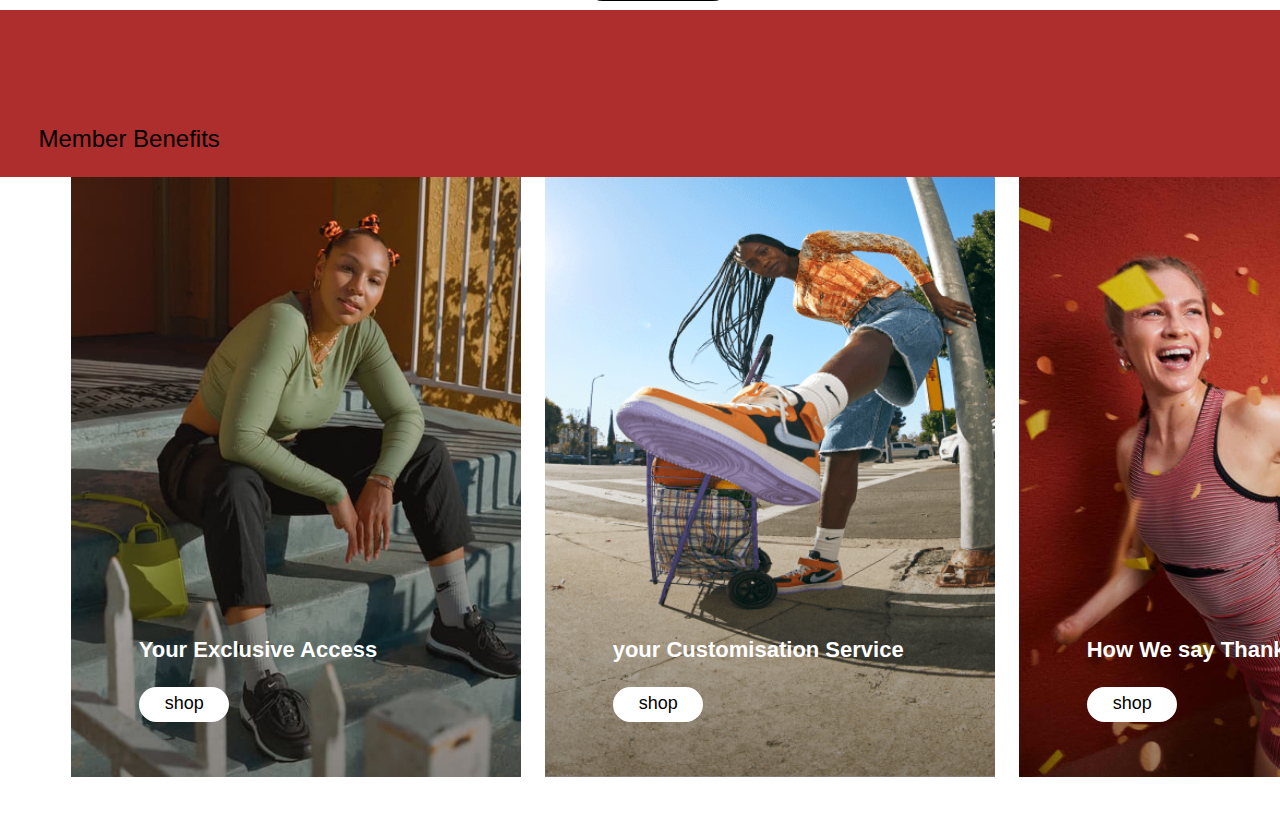
==== commit 877c26cc: "front" ====
--- a/index.html
+++ b/index.html
@@ -245,6 +245,34 @@
     <div class="session14">
         <p>Member Benefits</p> 
      </div>
+     
+     <div class="session15">
+        <div class="s15scroll1">
+            <a href="" class="s15link1">Your Exclusive Access</a>
+            <div class="s4d"><a href="" class="s15shop1">shop</a></div>
+        </div>
+        <div class="s15scroll2">
+            <a href="" class="s15link1">your Customisation Service</a>
+            <div class="s4d"><a href="" class="s15shop1">shop</a></div>
+        </div>
+        <div class="s15scroll3">
+            <a href="" class="s15link1">How We say Thank You</a>
+            <div class="s4d"><a href="" class="s15shop1">shop</a></div>
+        </div>
+        <div class="s15scroll4">
+            <a href="" class="s15link1">A Celebration of you</a>
+            <div class="s4d"><a href="" class="s15shop1">shop</a></div>
+        </div>
+        <div class="s15scroll5">
+            <a href="" class="s15link1">Movement Where you are</a>
+            <div class="s4d"><a href="" class="s15shop1">move</a></div>
+        </div>
+        <div class="s15scroll6">
+            <a href="" class="s15link1">Your Ultimate Sneaker <br>Community</a>
+            <div class="s4d"><a href="" class="s15shop1">shop</a></div>
+        </div>
+    </div> 
+    
             
 </div>
 </body>
--- a/style.css
+++ b/style.css
@@ -857,6 +857,99 @@
     background-color:rgb(174, 46, 46);
 }
 
+.session15{
+    white-space: nowrap;
+    overflow: auto;
+    scrollbar-width: 10px;
+    width: auto;
+    height: 650px;
+    background-color: white;
+    padding-left: 4%;
+}
+
+.s15scroll1{
+    
+    position: relative;
+    display: inline-block;
+    width: 450px;
+    height: 600px;
+    background-image: url("./img/nike-just-do-it\ \(23\).jpeg");
+    background-size: cover;
+    margin-left: 20px;
+}
+.s15scroll2{
+    position: relative;
+    display: inline-block;
+    width: 450px;
+    height: 600px;
+    background-image: url("./img/nike-just-do-it.png");
+    background-size: cover;
+    margin-left: 20px;
+}
+.s15scroll3{
+    position: relative;
+    display: inline-block;
+    width: 450px;
+    height: 600px;
+    background-color: blue;
+    margin-left: 20px;
+    background-image: url("/img/nike-just-do-it\ \(24\).jpeg");
+    background-size: cover;
+}
+.s15scroll4{
+    position: relative;
+    display: inline-block;
+    width: 450px;
+    height: 600px;
+    background-color: blue;
+    margin-left: 20px;
+    background-image: url("/img/nike-just-do-it\ \(25\).jpeg");
+    background-size: cover;
+}
+.s15scroll5{
+    position: relative;
+    display: inline-block;
+    width: 450px;
+    height: 600px;
+    background-color: blue;
+    margin-left: 20px;
+    margin-right: 6%;
+    background-image: url("/img/nike-just-do-it\ \(26\).jpeg");
+    background-size: cover;
+}
+.s15scroll6{
+    position: relative;
+    display: inline-block;
+    width: 450px;
+    height: 600px;
+    background-color: blue;
+    margin-left: 20px;
+    margin-right: 6%;
+    background-image: url("/img/nike-just-do-it\ \(27\).jpeg");
+    background-size: cover;
+}
+.s15link1{
+    left: 15%;
+    position: absolute;
+    bottom: 19%;
+    font-family: "Helvetica Now Text",Helvetica,Arial,sans-serif;
+    font-size: 22px;
+    font-weight: bold;
+    text-decoration: none;
+    color: white;
+}
+.s15shop1{
+   
+    font-family: "Helvetica Now Text",Helvetica,Arial,sans-serif;
+    font-size: 18px;
+    text-decoration: none;
+    position: absolute;
+    right: 25px;
+    color: black;
+    top: 6px;
+    
+}
+
 
 
 
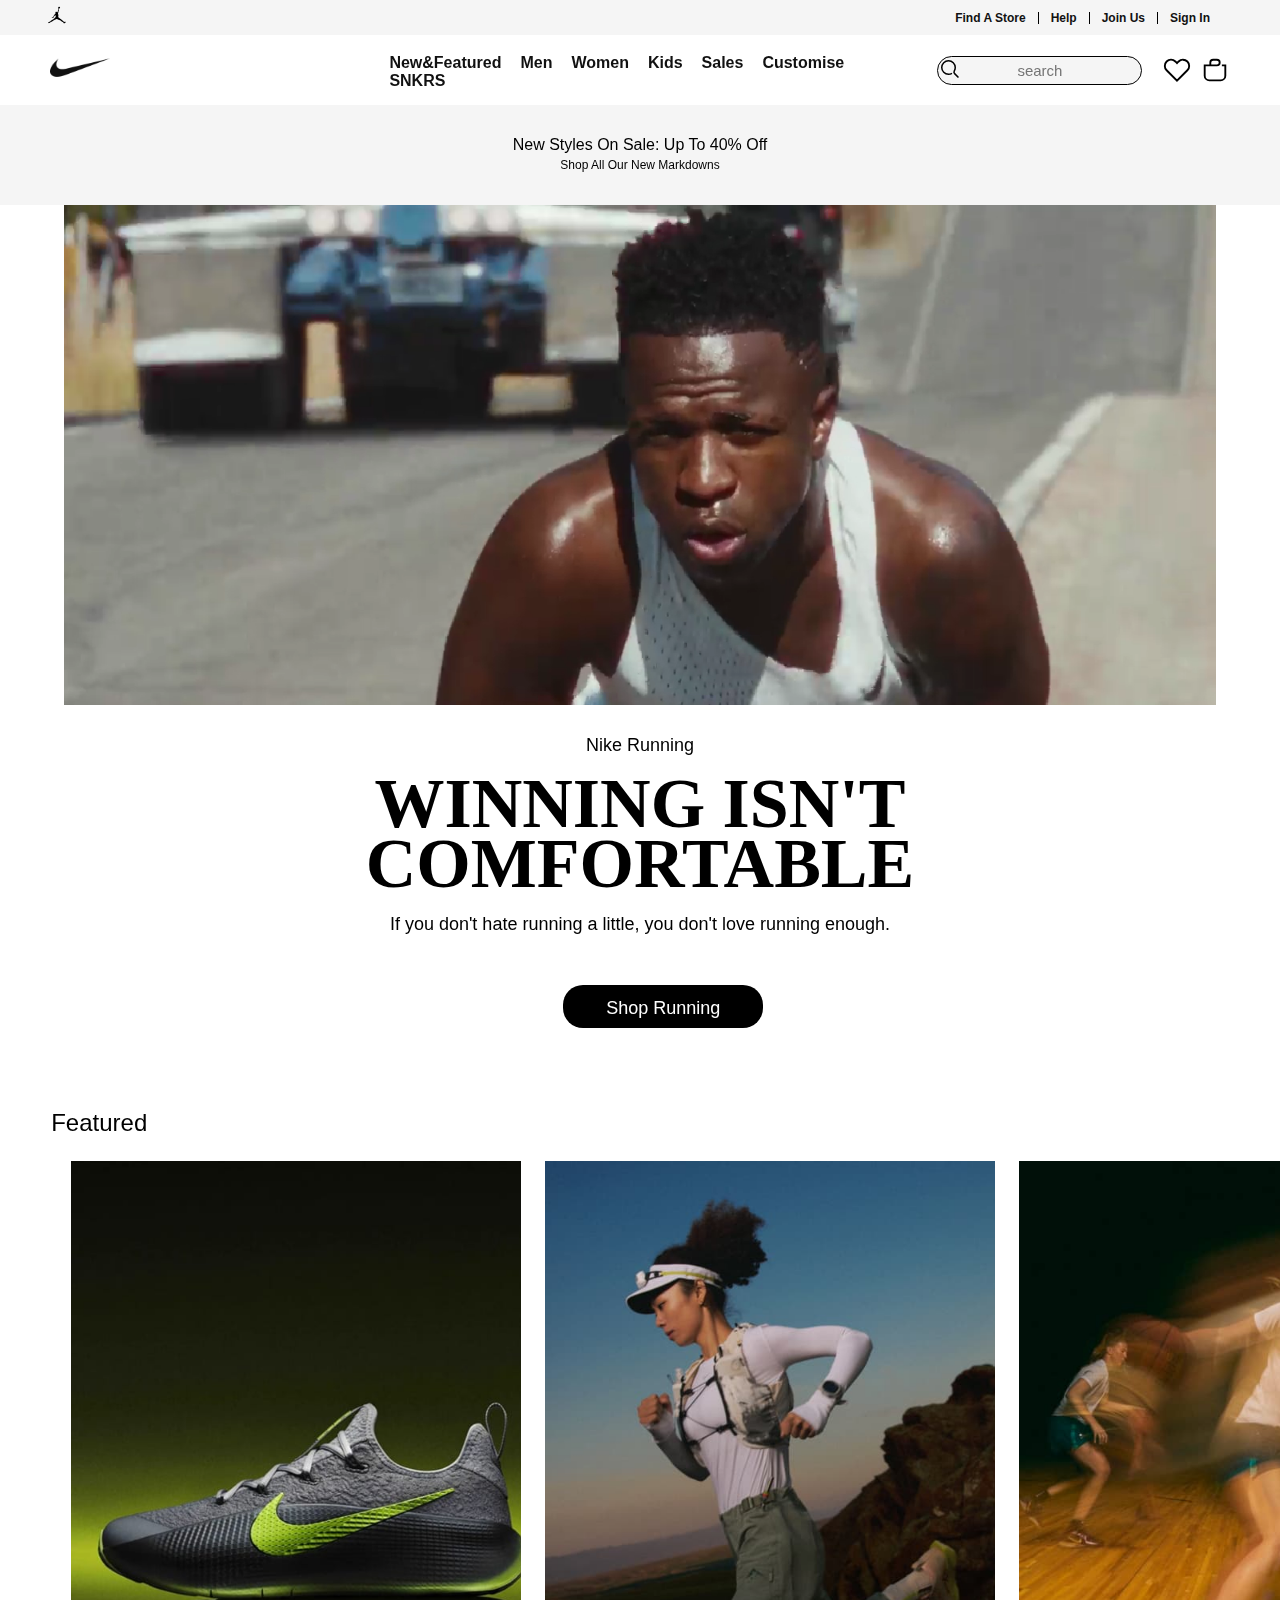
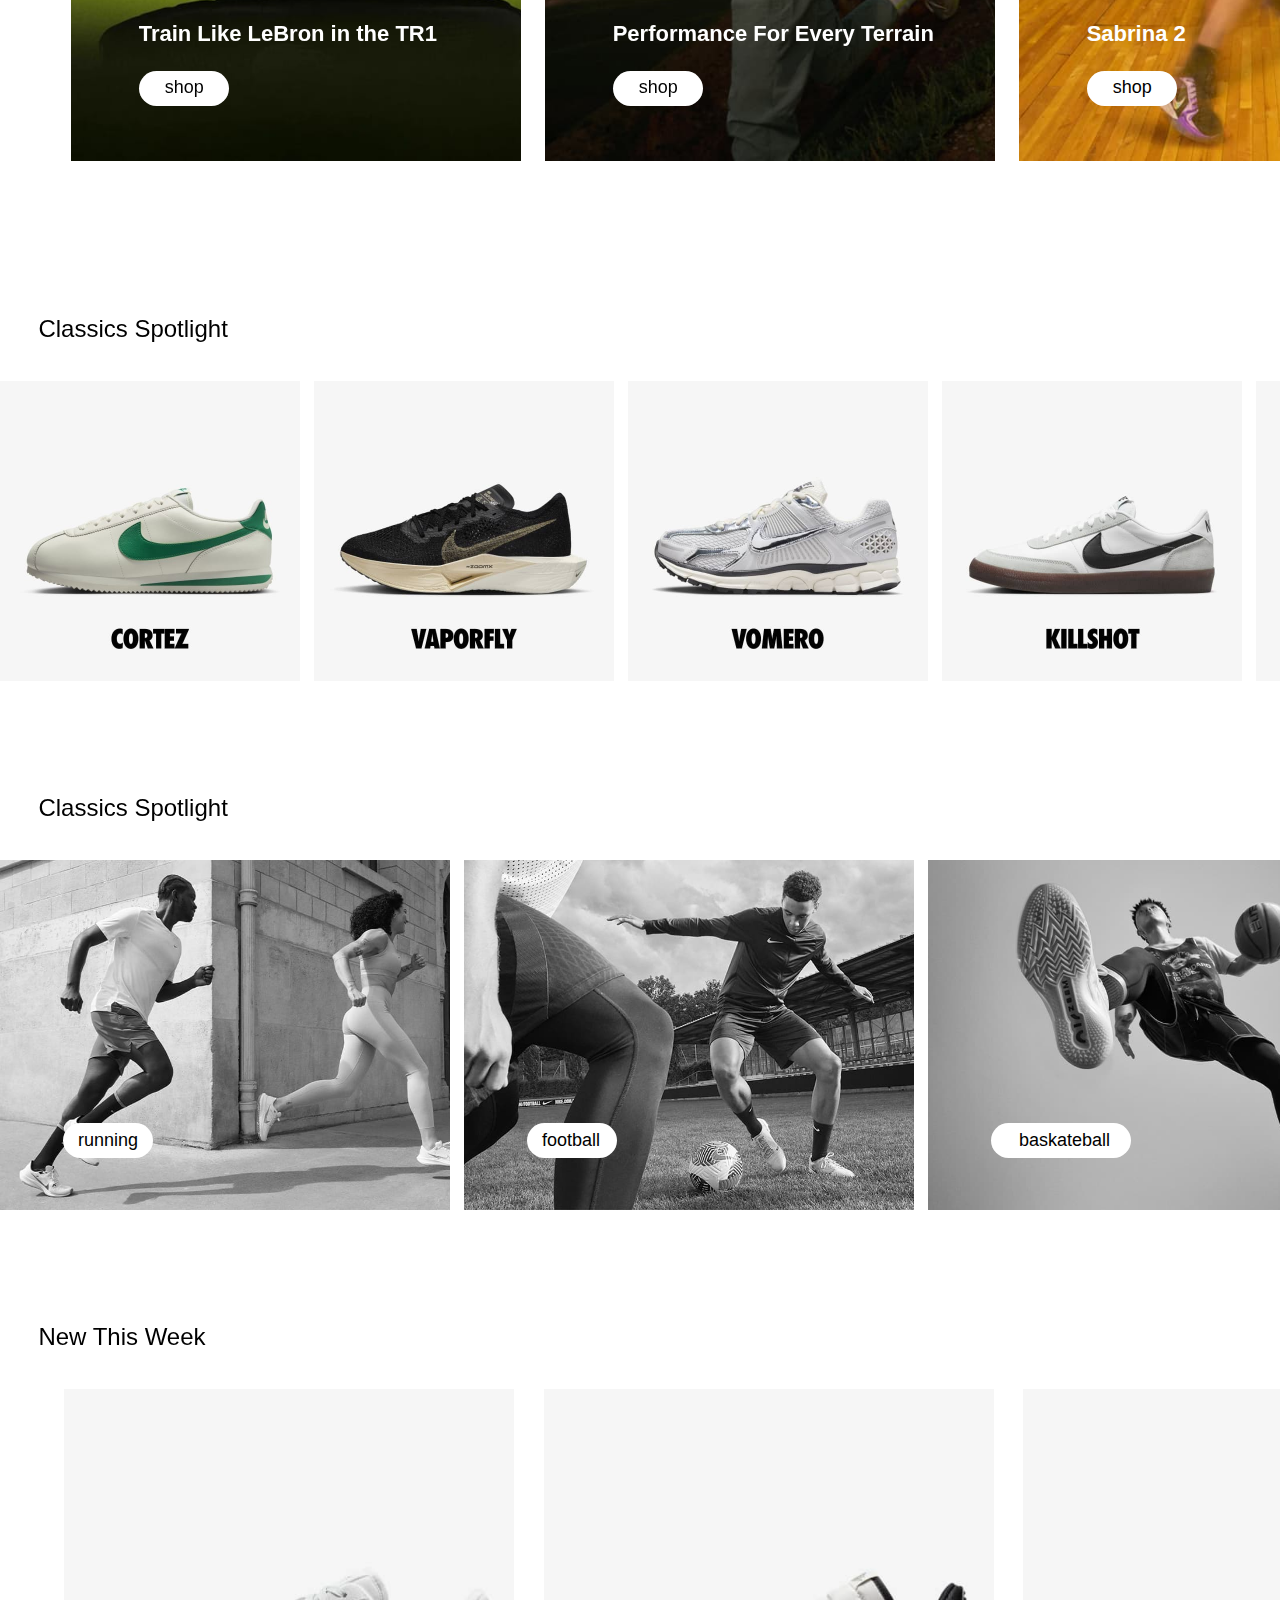
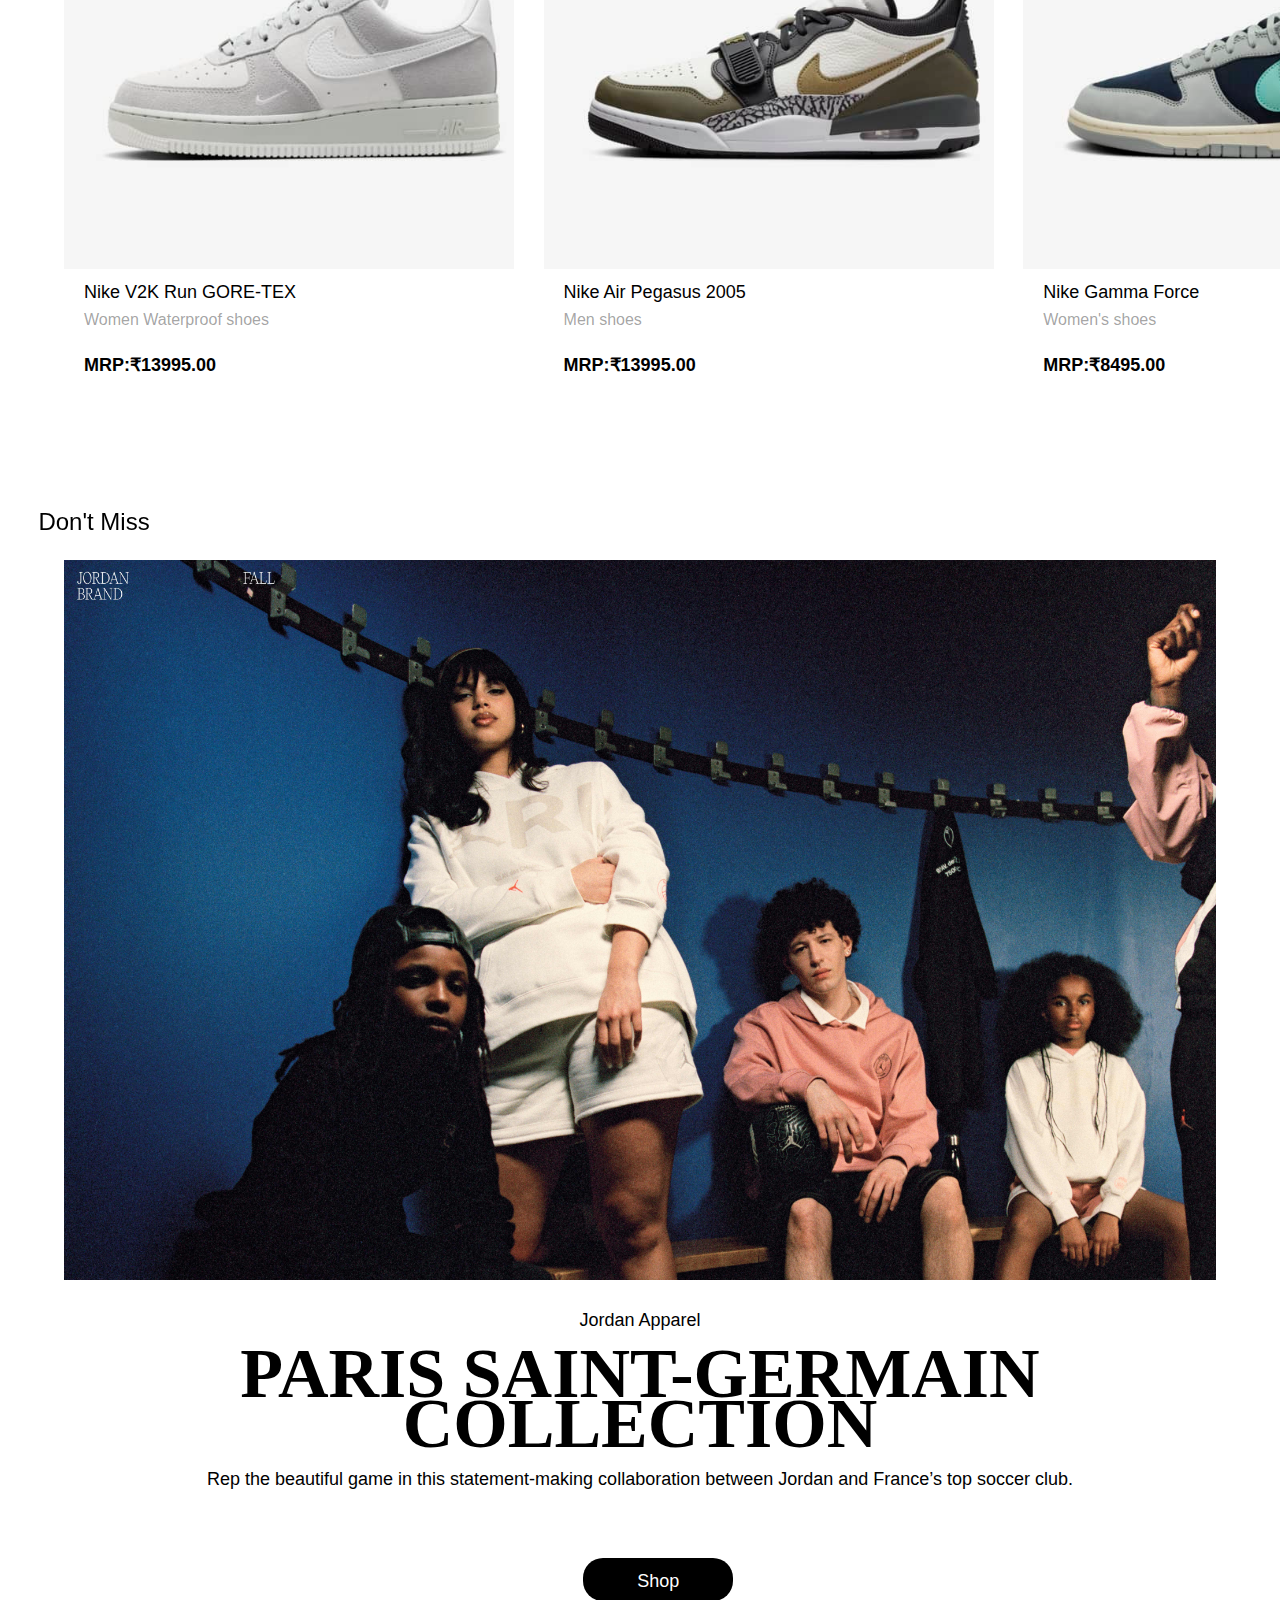
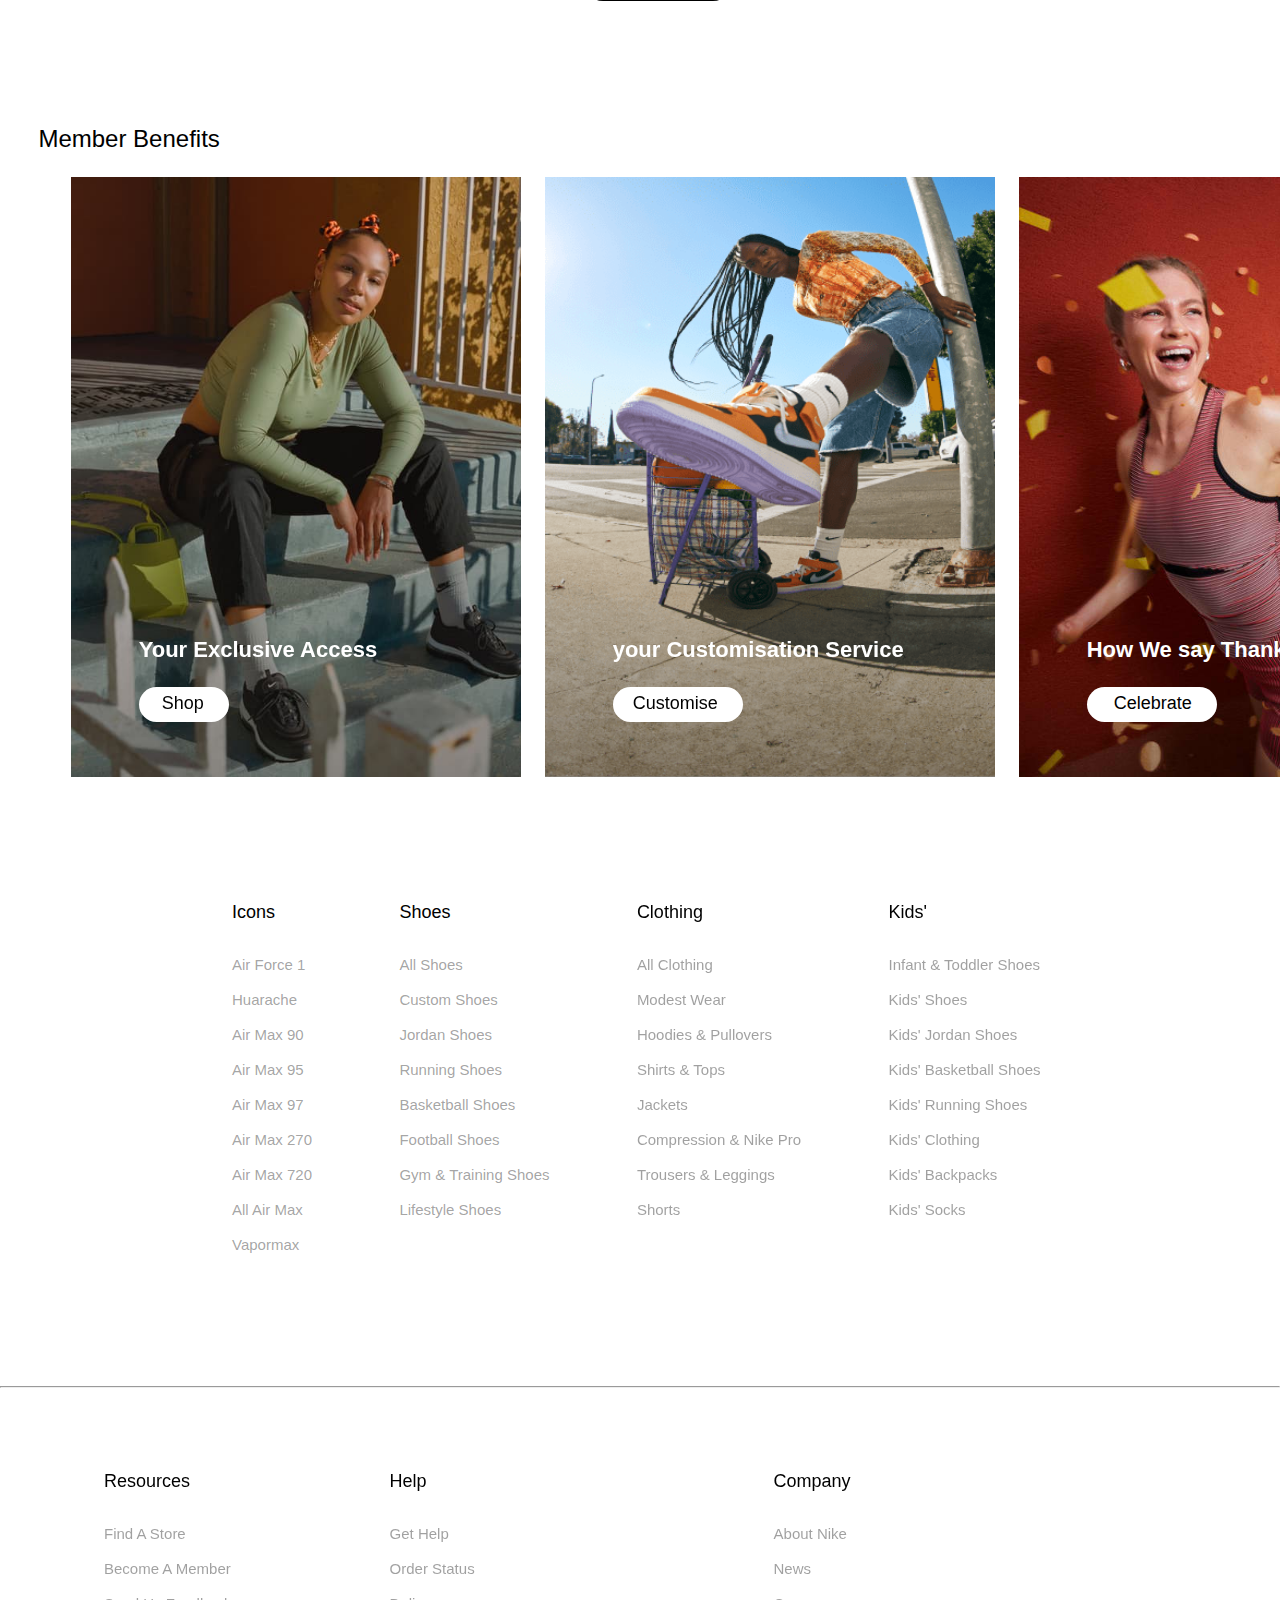
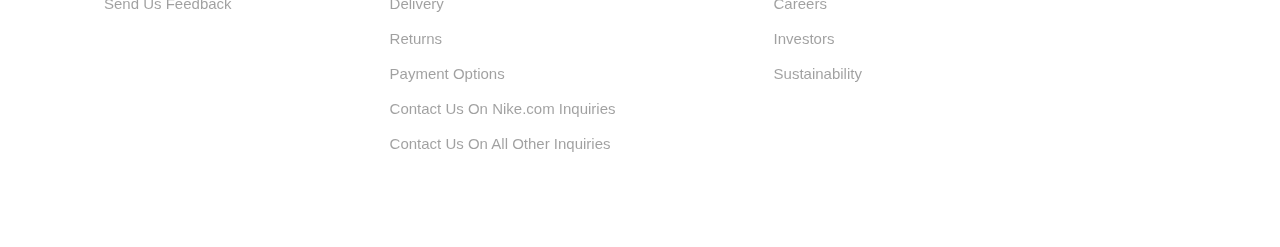
==== commit 2ba6c6f2: "front page" ====
--- a/index.html
+++ b/index.html
@@ -249,30 +249,130 @@
      <div class="session15">
         <div class="s15scroll1">
             <a href="" class="s15link1">Your Exclusive Access</a>
-            <div class="s4d"><a href="" class="s15shop1">shop</a></div>
+            <div class="s4d"><a href="" class="s15shop1">Shop</a></div>
         </div>
         <div class="s15scroll2">
             <a href="" class="s15link1">your Customisation Service</a>
-            <div class="s4d"><a href="" class="s15shop1">shop</a></div>
+            <div class="s15d1"><a href="" class="s15shop1">Customise</a></div>
         </div>
         <div class="s15scroll3">
             <a href="" class="s15link1">How We say Thank You</a>
-            <div class="s4d"><a href="" class="s15shop1">shop</a></div>
+            <div class="s15d2"><a href="" class="s15shop1">Celebrate</a></div>
         </div>
         <div class="s15scroll4">
             <a href="" class="s15link1">A Celebration of you</a>
-            <div class="s4d"><a href="" class="s15shop1">shop</a></div>
+            <div class="s15d3"><a href="" class="s15shop1">Learn More</a></div>
         </div>
         <div class="s15scroll5">
             <a href="" class="s15link1">Movement Where you are</a>
-            <div class="s4d"><a href="" class="s15shop1">move</a></div>
+            <div class="s4d"><a href="" class="s15shop1">Move</a></div>
         </div>
         <div class="s15scroll6">
             <a href="" class="s15link1">Your Ultimate Sneaker <br>Community</a>
-            <div class="s4d"><a href="" class="s15shop1">shop</a></div>
-        </div>
-    </div> 
+            <div class="s15d4"><a href="" class="s15shop1">Explore</a></div>
+        </div>
+    </div>
     
+    <div class="session16">
+       <div class="footer1">
+            <div class="grid1 s16grid">
+                <h4>Icons</h4>
+                <ul>
+                    <li>Air Force 1</li> <br>
+                    <li>Huarache</li><br>
+                    <li>Air Max 90</li><br>
+                    <li>Air Max 95</li><br>
+                    <li>Air Max 97</li><br>
+                    <li>Air Max 270</li><br>
+                    <li>Air Max 720</li><br>
+                    <li>All Air Max</li><br>
+                    <li>Vapormax</li>
+                </ul>
+            </div>
+            <div class="grid2 s16grid">
+                <h4>Shoes</h4>
+                <ul>
+                    <li>All Shoes</li><br>
+                    <li>Custom Shoes</li><br>
+                    <li>Jordan Shoes</li><br>
+                    <li>Running Shoes</li><br>
+                    <li>Basketball Shoes</li><br>
+                    <li>Football Shoes</li><br>
+                    <li>Gym & Training Shoes</li><br>
+                    <li>Lifestyle Shoes</li><br>
+                </ul>
+            </div>
+            <div class="grid3 s16grid">
+                <h4>Clothing</h4>
+                <ul>
+                    <li>All Clothing</li><br>
+                    <li>Modest Wear</li><br>
+                    <li>Hoodies & Pullovers</li><br>
+                    <li>Shirts & Tops</li><br>
+                    <li>Jackets</li><br>
+                    <li>Compression & Nike Pro</li><br>
+                    <li>Trousers & Leggings</li><br>
+                    <li>Shorts</li><br>
+                </ul>
+            </div>
+            <div class="grid4 s16grid">
+                <h4>Kids'</h4>
+                <ul>
+                    <li>Infant & Toddler Shoes</li><br>
+                    <li>Kids' Shoes</li><br>
+                    <li>Kids' Jordan Shoes</li><br>
+                    <li>Kids' Basketball Shoes</li><br>
+                    <li>Kids' Running Shoes</li><br>
+                    <li>Kids' Clothing</li><br>
+                    <li>Kids' Backpacks</li><br>
+                    <li>Kids' Socks</li><br>
+                </ul>
+            </div>
+       </div>
+       
+    </div>
+    <hr>
+    <div class="session17">
+        <div class="s17grid">
+            
+            <div class="items item1">
+                <h4>Resources</h4>
+                <ul>
+                    <li>Find A Store</li><br>
+                    <li>Become A Member</li><br>
+                    <li>Send Us Feedback</li>
+                </ul>
+            </div>
+            <div class="items item2">
+                <h4>Help</h4>
+                <ul>
+                    <li>Get Help</li><br>
+                    <li>Order Status</li><br>
+                    <li>Delivery</li><br>
+                    <li>Returns</li><br>
+                    <li>Payment Options</li><br>
+                    <li>Contact Us On Nike.com Inquiries</li><br>
+                    <li>Contact Us On All Other Inquiries</li>
+                </ul>
+            </div>
+            <div class="items item3">
+                <h4>Company</h4>
+                <ul>
+                    <li>About Nike</li><br>
+                    <li>News</li><br>
+                    <li>Careers</li><br>
+                    <li>Investors</li><br>
+                    <li>Sustainability</li>
+                </ul>
+            </div>
+            <div class="items item4">
+                   
+            </div>
+            <div class="items item5">
+                  
+            </div>
+        </div>
+    </div>
             
 </div>
 </body>
--- a/style.css
+++ b/style.css
@@ -854,7 +854,7 @@
     height: 80px;
     position: relative;
     width: 100%;
-    background-color:rgb(174, 46, 46);
+    background-color:white;
 }
 
 .session15{
@@ -949,6 +949,152 @@
     top: 6px;
     
 }
+.s15d1{
+    justify-content: center;
+    position: absolute;
+    left: 15%;
+    width: 110px;
+    height: 35px;
+    top: 85%;
+    border-radius: 20px;
+    background-color: white;
+    text-align: center;
+    padding-left: 20px;
+    
+    
+}
+.s15d2{
+    justify-content: center;
+    position: absolute;
+    left: 15%;
+    width: 110px;
+    height: 35px;
+    top: 85%;
+    border-radius: 20px;
+    background-color: white;
+    text-align: center;
+    padding-left: 20px;
+    
+    
+}
+.s15d3{
+    justify-content: center;
+    position: absolute;
+    left: 15%;
+    width: 110px;
+    height: 35px;
+    top: 85%;
+    border-radius: 20px;
+    background-color: white;
+    text-align: center;
+    padding-left: 28px;
+    
+    
+}
+.s15d4{
+    justify-content: center;
+    position: absolute;
+    left: 15%;
+    width: 90px;
+    height: 35px;
+    top: 85%;
+    border-radius: 20px;
+    background-color: white;
+    text-align: center;
+    padding-left: 20px;
+    
+    
+}
+.session16{
+    width: 100%;
+    background-color: white;
+    height: 500px;
+    padding-top: 4%;
+    padding-left: 15%;
+}
+.footer1{
+    display: grid;
+    background-color: white;
+    width: 70%;
+    height: 400px;
+    grid-template-areas: "grid1 grid2 grid3 grid4";
+}
+.grid1{
+    grid-area: grid1;
+    background-color: white;
+}
+.grid2{
+    grid-area: grid2;
+    background-color: white;
+}
+.grid3{
+    grid-area: grid3;
+}
+.grid4{
+    grid-area: grid4;
+}
+.s16grid h4{
+    margin-left: 40px;
+    font-family: "Helvetica Now Text",Helvetica,Arial,sans-serif;
+    font-size: 18px;
+    font-weight: 500;
+}
+.s16grid li{
+     color: #12121266;
+     font-family: "Helvetica Now Text",Helvetica,Arial,sans-serif;
+     font-size: 15px;
+     line-height: 35px;
+     cursor: pointer;
+}
+.s16grid li:hover{
+    color: #111111;
+}
+.session17{
+       width: 100%;
+    background-color: white;
+    height: 400px;
+    padding-top: 4%;
+    padding-left: 5%;
+}
+.s17grid{
+    display: grid;
+    background-color: white;
+    width: 90%;
+    height: 400px;
+    grid-template-areas: "item1 item2 item3 item4 item5";
+    
+}
+.item1{
+    grid-area: item1;
+}
+.item2{
+    grid-area: item2;
+}
+.item3{
+    grid-area: item3;
+}
+.item4{
+    grid-area: item4;
+}
+.item5{
+    grid-area: item5;
+}
+.items h4{
+    margin-left: 40px;
+    font-family: "Helvetica Now Text",Helvetica,Arial,sans-serif;
+    font-size: 18px;
+    font-weight: 500; 
+}
+.items li{
+    color: #12121266;
+     font-family: "Helvetica Now Text",Helvetica,Arial,sans-serif;
+     font-size: 15px;
+     line-height: 35px;
+     cursor: pointer;
+}
+.items li:hover{
+    color: #111111;
+}
 
 
 
@@ -995,6 +1141,103 @@
     .topnav{
         display: none;
     }
+    .body{
+        overflow-x: hidden;
+        overflow-y: hidden;
+    }
+    * {
+        box-sizing: border-box;
+    }
+    .session2link{
+    
+        font-family: "Helvetica Now Text",Helvetica,Arial,sans-serif;
+        font-size: 18px;
+        text-decoration: none;
+        background-color: black;
+        color: white;
+        height: 50px;
+        
+        
+    }
+    .s2l{
+        margin-right: 400px;
+        justify-content: center;
+       width: 150px;
+        height: 30px;
+        margin-top: 50px;
+        border-radius: 20px;
+        background-color: black;
+        padding-top: 6px;
+        margin-left: 40%;
+        cursor: pointer;
+    }
+    .s9scroll1{
+        margin-left: 2%;
+        position: relative;
+        display: inline-block;
+        width: 450px;
+        height: 600px;    
+        cursor: pointer;
+        background-color: white;
+       
+    }
+    .s9scroll10{
+        margin-left: 5%;
+        position: relative;
+        display: inline-block;
+        width: 450px;
+        height: 600px;    
+        cursor: pointer;
+        background-color: white;
+    }
+    .session7{
+        padding-top: 5px;
+        height: 90px;
+        position: relative;
+        width: 100%;
+        background-color:white;
+    }
+    .session5{
+        display: none;
+    }
+    .session13 h3{
+        font-size: 30px;
+    }
+    .session13 p{
+        font-size: 15px;
+    }
+    .s13l{
+        padding-top: 6px;
+        margin-left: 38%;
+    }
+    .session16{
+        display: none;
+    }
+    .s15d3{
+        justify-content: center;
+        position: absolute;
+        left: 12%;
+        width: 110px;
+        height: 35px;
+        top: 85%;
+        border-radius: 20px;
+        background-color: white;
+        text-align: center;
+        padding-left: 0px;
+        
+        
+    }
+    .s15shop1 {
+        font-family: "Helvetica Now Text", Helvetica, Arial, sans-serif;
+        font-size: 18px;
+        text-decoration: none;
+        position: absolute;
+        right: 15px;
+        color: black;
+        top: 6px;
+    }
+    
+   
 }
 @media (min-width: 769px){
     .searchimg{
@@ -1007,4 +1250,53 @@
         display: none;
     }
 }
-
+@media (max-width:321px){
+    
+    .logo2{
+        display: none;
+    }
+    body{
+        width: 530px;
+    }
+    * {
+        box-sizing: border-box;
+    }
+    .session2head{
+        font-size: 30px;
+        line-height: 30px;
+    }
+    .lastlogo {
+        width: auto;
+        margin-left: 350px;
+        cursor: pointer;
+    }
+    .s13l{
+        position: absolute;
+    justify-content: center;
+    left: 20px;
+    width: 150px;
+    height: 30px;
+    margin-top: 10px;
+    border-radius: 20px;
+    background-color: black;
+    padding-top: 6px;
+    margin-left: 33%;
+    cursor: pointer;
+    }
+   .session13 p{
+    font-size: 10px;
+   }
+   .s2l{
+    margin-right: 400px;
+    justify-content: center;
+    width: 150px;
+    height: 30px;
+    margin-top: 50px;
+    border-radius: 20px;
+    background-color: black;
+    padding-top: 6px;
+    margin-left: 36%;
+    cursor: pointer;
+   }
+
+}